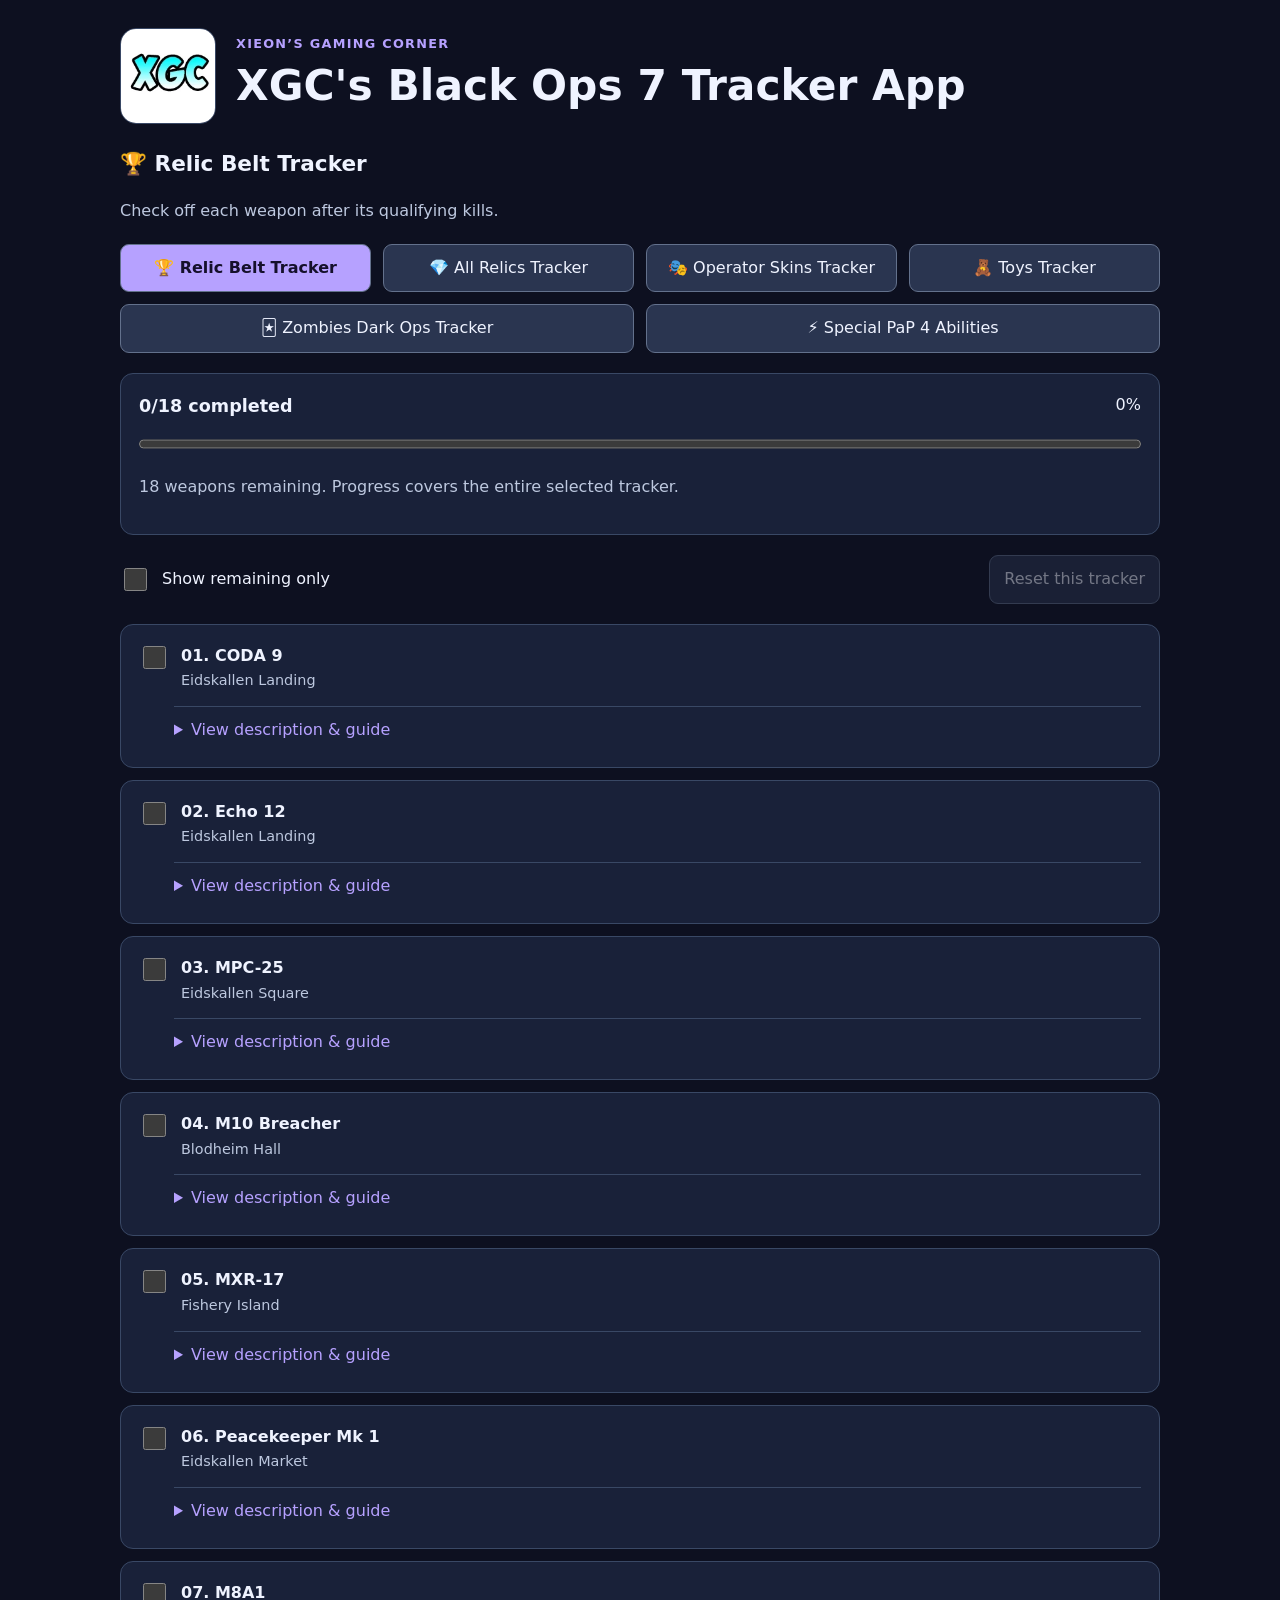
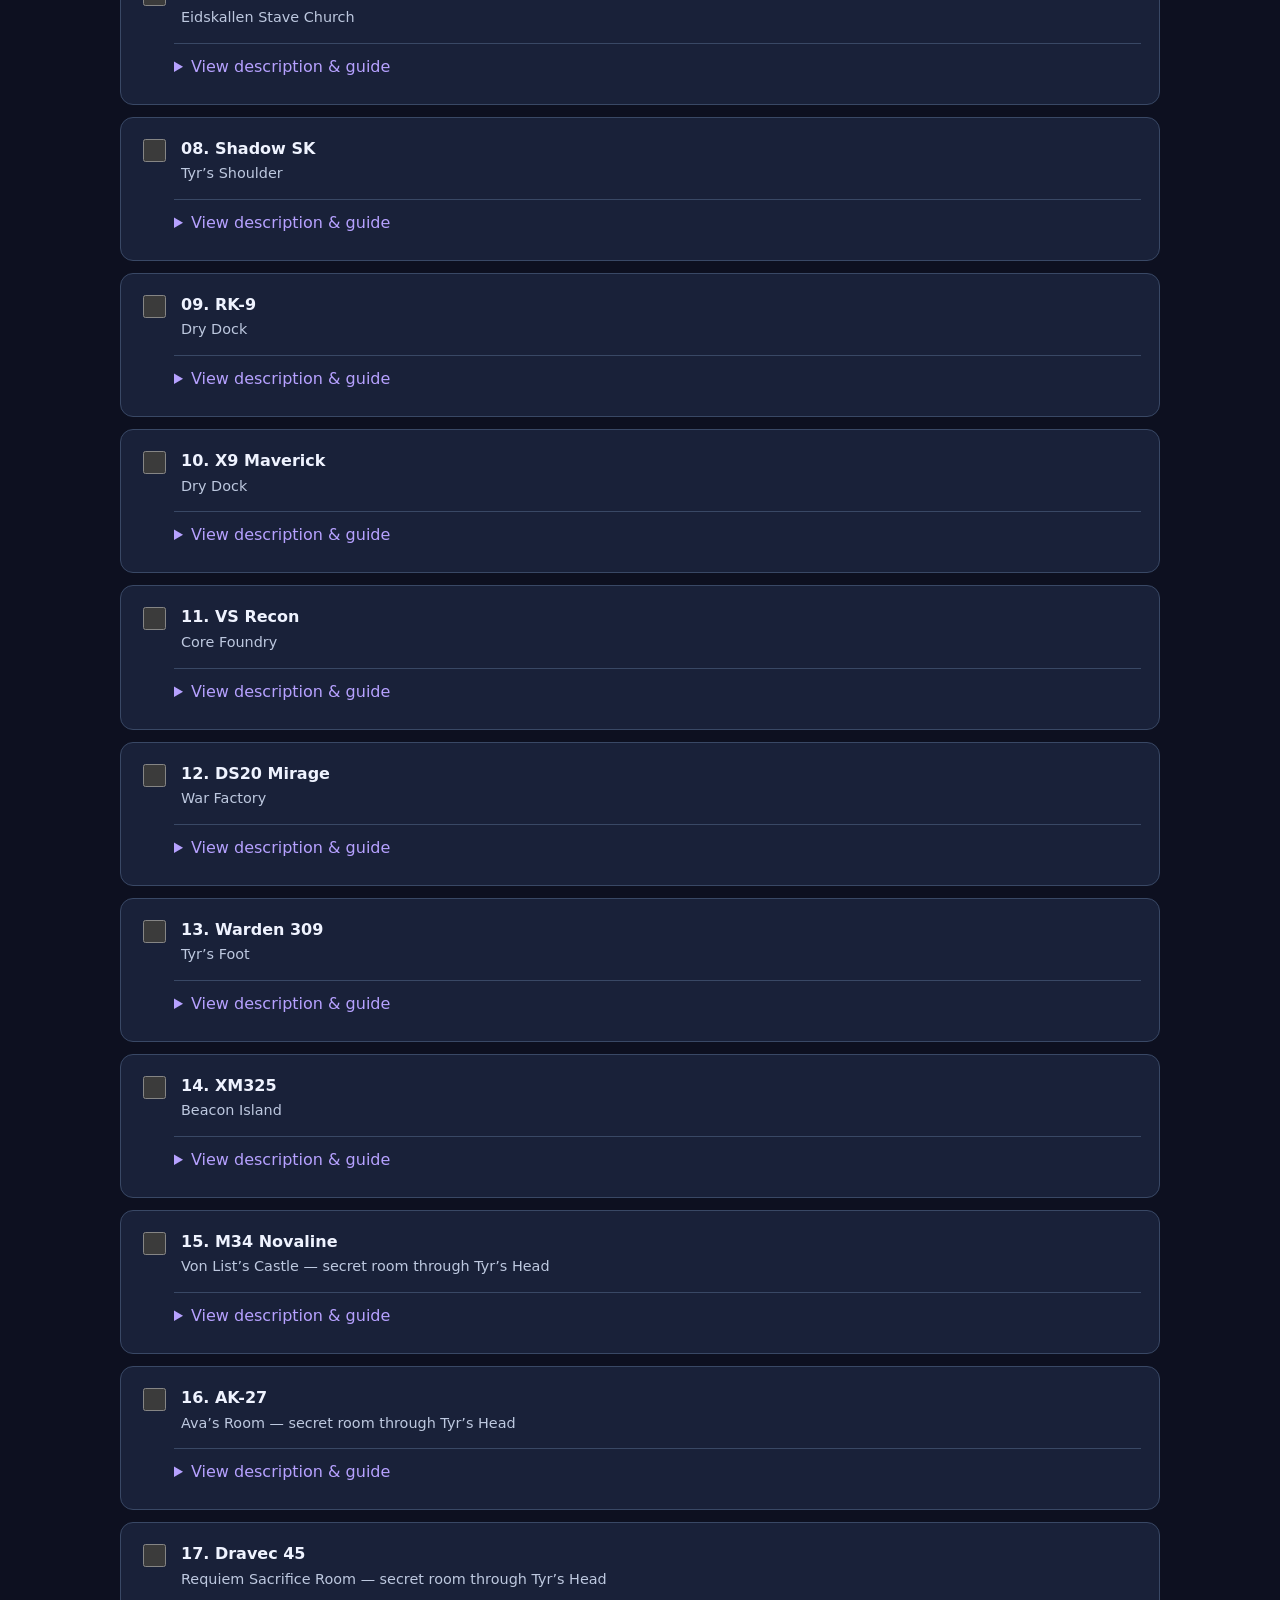
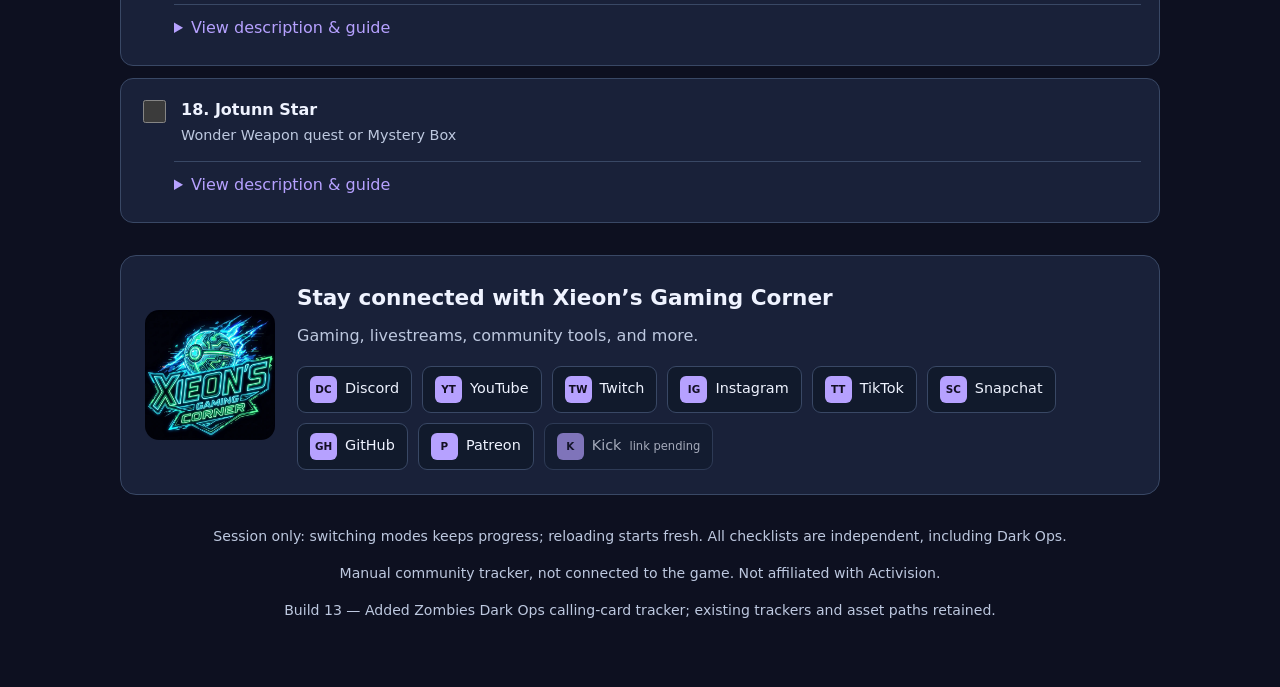
==== index (2).html @ cb21db79 "Add files via upload Signed-off-by: XieonGaming <2804280+Xieon@users.noreply.github.com>" ====
<!doctype html><html lang="en"><head><meta charset="utf-8"><meta name="viewport" content="width=device-width,initial-scale=1"><meta name="description" content="XGC Black Ops 7 trackers for relics, Wrestling Belt, operator skins and Prestige rewards."><title>XGC's Black Ops 7 Tracker App</title><link rel="icon" type="image/webp" href="./assets/branding/xgc-logo.webp"><style>*{box-sizing:border-box}:root{color-scheme:dark;--bg:#0d1020;--panel:#192139;--line:#394865;--text:#eff3ff;--muted:#bdc8df;--accent:#b6a1ff}body{margin:0;background:var(--bg);color:var(--text);font:16px/1.65 system-ui,sans-serif}main{max-width:1080px;margin:auto;padding:28px 20px 50px}.brand{color:var(--accent);font-weight:800;letter-spacing:.1em;font-size:.8rem}h1{font-size:clamp(1.8rem,5vw,2.7rem);line-height:1.2}p,li{color:var(--muted)}button,select{font:inherit;background:#2a3550;color:var(--text);border:1px solid #63718c;border-radius:9px;padding:10px 14px}button,summary{cursor:pointer}button[aria-pressed=true]{background:var(--accent);color:#15102b;font-weight:750}button:disabled{opacity:.45;cursor:default}nav,.toolbar{display:flex;gap:12px;flex-wrap:wrap;align-items:center;margin:20px 0}nav button{flex:1;min-width:210px}.summary,.item{background:var(--panel);border:1px solid var(--line);border-radius:13px;padding:18px}.summary-top{display:flex;justify-content:space-between;gap:14px}h2{font-size:1.1rem;margin:0}progress{width:100%;height:18px;accent-color:var(--accent);margin-top:14px}input[type=checkbox]{width:23px;height:23px;accent-color:var(--accent);flex-shrink:0}.filter,.item-label{display:flex;align-items:center;gap:12px}.item-label{align-items:flex-start;cursor:pointer;flex:1;min-width:0}.name{display:block;font-weight:750;overflow-wrap:anywhere}.subtitle{display:block;font-size:.9rem;color:var(--muted)}#items{display:grid;gap:12px}details{border-top:1px solid var(--line);margin:13px 0 0 35px;padding-top:10px}summary,a{color:var(--accent)}summary{min-height:32px}.done{border-color:#4d9278}.done .name{text-decoration:line-through;color:var(--muted)}h3{font-size:1rem;margin:20px 0 5px}.trial{border-left:3px solid var(--accent);padding:0 16px;margin:22px 0}.trial h3:first-child{padding-top:12px;font-size:1.2rem}.trial h4{margin:16px 0 4px;font-size:1rem}.trial p{margin:6px 0}li{margin:9px 0}.notice{border-left:3px solid #eac573;background:#25263a;padding:12px 16px}.uncertain{color:#f3d38d}.sources{font-size:.9rem}#reset{margin-left:auto}footer{margin-top:30px;font-size:.88rem;text-align:center}:focus-visible{outline:3px solid #f5cb74;outline-offset:4px}[hidden]{display:none!important}.complete .summary{border-color:#7be0b5}.item-head{display:flex;gap:14px;align-items:flex-start;min-width:0}.relic-art{display:block;flex:0 0 76px;width:76px;height:76px;object-fit:contain;padding:4px;border-radius:9px;background:#11192a}.tier-badge{display:flex;flex-direction:column;align-items:center;gap:3px;flex:0 0 76px;margin:0;font-size:.78rem;color:var(--muted);text-align:center}.portal-art{width:64px;height:64px;object-fit:contain;display:block}.item-label>span{min-width:0}.kind{display:inline-block;font-size:.78rem;border:1px solid var(--line);border-radius:6px;padding:1px 7px;margin-top:6px;color:var(--muted)}.select-filter{display:flex;align-items:center;gap:8px}select{max-width:100%}@media(max-width:550px){main{padding:20px 12px}details{margin-left:0}#reset{width:100%;margin:0}select{max-width:220px}.trial{padding-left:12px}.item-head{gap:8px}.relic-art{flex-basis:48px;width:48px;height:56px;padding:2px}.tier-badge{flex-basis:52px;font-size:.72rem}.portal-art{width:48px;height:48px}.item{padding:13px}}#app-title{font-size:clamp(1.7rem,4.7vw,2.65rem);line-height:1.2;margin:7px 0}#heading{font-size:1.35rem;margin:22px 0 8px}.app-branding{display:flex;gap:20px;align-items:center}.app-logo{width:96px;height:96px;object-fit:contain;flex-shrink:0;border-radius:16px;border:1px solid var(--line);background:var(--panel)}.app-branding>div{min-width:0}.app-branding .brand{margin:0}.community{margin-top:32px;padding:24px;border:1px solid var(--line);border-radius:16px;background:var(--panel);display:grid;grid-template-columns:130px minmax(0,1fr);gap:22px;align-items:center}.community-logo{width:130px;height:130px;object-fit:contain;border-radius:14px}.community h2{font-size:1.35rem}.community p{margin:8px 0 16px}.social-grid{display:flex;flex-wrap:wrap;gap:10px}.social-link,.social-pending{display:inline-flex;align-items:center;gap:8px;border:1px solid var(--line);border-radius:9px;padding:9px 12px;text-decoration:none;background:#111a2c;color:var(--text);font-size:.9rem}.social-link:hover{border-color:var(--accent);background:#24314c}.social-mark{display:inline-grid;place-items:center;border-radius:6px;min-width:27px;height:27px;padding:0 4px;font-size:.65rem;font-weight:850;background:var(--accent);color:#130f24}.social-pending{opacity:.65}.social-pending small{font-size:.72rem}@media(max-width:550px){.app-branding{gap:12px}.app-logo{width:64px;height:64px}.community{grid-template-columns:1fr;padding:18px}.community-logo{width:88px;height:88px}.social-link{flex:1;min-width:125px}.social-grid{gap:8px}}.king-video{margin:16px 0 22px;padding:20px;border:2px solid #eac573;border-radius:12px}.king-video h3{margin-top:0;font-size:1.15rem}.king-video .social-link{font-weight:750;border-color:#eac573}
</style></head><body><main><header><div class="app-branding"><img class="app-logo" src="./assets/branding/xgc-logo.webp" alt="Xieon's Gaming Corner logo" width="96" height="96"><div><p class="brand">XIEON’S GAMING CORNER</p><h1 id="app-title">XGC's Black Ops 7 Tracker App</h1></div></div><h2 id="heading">🏆 Relic Belt Tracker</h2><p id="intro">Check off each weapon after its qualifying kills.</p></header><nav aria-label="Tracker mode"><button type="button" id="belt-mode" aria-pressed="true">🏆 Relic Belt Tracker</button><button type="button" id="relics-mode" aria-pressed="false">💎 All Relics Tracker</button><button type="button" id="skins-mode" aria-pressed="false">🎭 Operator Skins Tracker</button><button type="button" id="toys-mode" aria-pressed="false">🧸 Toys Tracker</button><button type="button" id="darkops-mode" aria-pressed="false">🃏 Zombies Dark Ops Tracker</button><button type="button" id="pap-mode" aria-pressed="false">⚡ Special PaP 4 Abilities</button></nav><p id="load-error" class="notice" role="alert">The tracker has not initialized. Enable JavaScript if this remains visible.</p><section class="summary" aria-label="Progress"><div class="summary-top"><h2 id="progress-text" aria-live="polite">0/18 completed</h2><span id="percent">0%</span></div><progress id="progress" max="18" value="0" aria-label="Selected tracker completion"></progress><p id="status" role="status"></p></section><div class="toolbar"><label class="filter"><input type="checkbox" id="remaining"> Show remaining only</label><label id="map-control" class="select-filter" hidden>Map <select id="map"><option value="">All maps</option></select></label><label id="operator-control" class="select-filter" hidden>Operator <select id="operator"><option value="">All operators</option></select></label><label id="category-control" class="select-filter" hidden>Category <select id="category"><option value="">All categories</option></select></label><button type="button" id="reset">Reset this tracker</button></div><aside id="shared-note" class="notice" hidden><p>Check off a relic only after completing its trial and receiving the unlock. Opening its portal does not count as completion.</p><p>Follow on-screen instructions and timers. Enemy compositions vary. Recommendations are strategies, not extra requirements; unconfirmed details remain marked. Some portal puzzles need linked walkthroughs for exact locations or cues.</p></aside><aside id="skins-note" class="notice" hidden></aside><section id="items" aria-label="Checklist"></section><p id="empty" hidden>No entries match these filters.</p><noscript>Enable JavaScript to use this tracker.</noscript><section id="pap-panel" aria-label="Special Pack-a-Punch abilities" hidden><div class="toolbar"><button type="button" id="pap-show-all">Show all weapons</button><span id="pap-visible" aria-live="polite"></span></div><p class="notice">Cursed Mode · Tier 4 Pack-a-Punch. Tick “Hide weapon” to remove a weapon from this view. These are owner-supplied testing notes, not independently verified.</p><div id="pap-weapons" style="display:grid;gap:12px"></div><p id="pap-empty" hidden>All weapons are hidden. Use Show all weapons to restore them.</p></section><section id="darkops-panel" hidden aria-label="Zombies Dark Ops calling card tracker">
<p class="notice">Community checklist imported from the accompanying challenge list, not verified against your account. † marks provisional calling-card names. Chronomancer has conflicting requirements. The expired beta card is optional and excluded from active progress. No calling-card artwork is included.</p>
<div class="summary"><div class="summary-top"><h2 id="darkops-progress" aria-live="polite"></h2><span id="darkops-percent"></span></div><progress id="darkops-bar" max="44" value="0" aria-label="Dark Ops active checklist completion"></progress><p id="darkops-master"></p></div>
<div class="toolbar"><label class="select-filter">Map / mode <select id="darkops-group"><option value="">All maps / modes</option></select></label><label class="filter"><input id="darkops-remaining" type="checkbox">Show remaining only</label><label class="filter"><input id="darkops-beta" type="checkbox">Include expired beta</label><button id="darkops-reset" type="button">Reset Dark Ops</button></div>
<div id="darkops-items" style="display:grid;gap:12px"></div><p id="darkops-empty" hidden>No entries match these filters.</p>
<p class="sources">Challenge references: <a href="https://www.zombiescodex.com/reference/dark-ops-challenges/" target="_blank" rel="noopener noreferrer">Zombies Codex</a> · <a href="https://www.windowscentral.com/gaming/here-are-all-of-the-call-of-duty-black-ops-7-dark-ops-challenges-and-the-rewards-you-can-get" target="_blank" rel="noopener noreferrer">Windows Central</a> · <a href="https://www.pcgamesn.com/call-of-duty-black-ops-7/dark-ops-challenges" target="_blank" rel="noopener noreferrer">PCGamesN</a></p></section><section class="community" aria-labelledby="community-title"><img class="community-logo" src="./assets/branding/xgc-community.webp" alt="XGC community artwork" width="130" height="130" loading="lazy"><div><h2 id="community-title">Stay connected with Xieon’s Gaming Corner</h2><p>Gaming, livestreams, community tools, and more.</p><div class="social-grid"><a class="social-link" href="https://discord.gg/Xieon" target="_blank" rel="noopener noreferrer"><span class="social-mark" aria-hidden="true">DC</span>Discord</a><a class="social-link" href="https://youtube.com/@XieonsGamingCorner" target="_blank" rel="noopener noreferrer"><span class="social-mark" aria-hidden="true">YT</span>YouTube</a><a class="social-link" href="https://twitch.tv/Xieon" target="_blank" rel="noopener noreferrer"><span class="social-mark" aria-hidden="true">TW</span>Twitch</a><a class="social-link" href="https://instagram.com/XieonsGamingCorner" target="_blank" rel="noopener noreferrer"><span class="social-mark" aria-hidden="true">IG</span>Instagram</a><a class="social-link" href="https://www.tiktok.com/@xieon_xgc" target="_blank" rel="noopener noreferrer"><span class="social-mark" aria-hidden="true">TT</span>TikTok</a><a class="social-link" href="https://www.snapchat.com/@xieon_gaming" target="_blank" rel="noopener noreferrer"><span class="social-mark" aria-hidden="true">SC</span>Snapchat</a><a class="social-link" href="https://github.com/Xieons-Gaming-Corner" target="_blank" rel="noopener noreferrer"><span class="social-mark" aria-hidden="true">GH</span>GitHub</a><a class="social-link" href="https://www.patreon.com/cw/XieonsGamingCorner" target="_blank" rel="noopener noreferrer"><span class="social-mark" aria-hidden="true">P</span>Patreon</a><span class="social-pending"><span class="social-mark" aria-hidden="true">K</span>Kick <small>link pending</small></span></div></div></section><footer><p>Session only: switching modes keeps progress; reloading starts fresh. All checklists are independent, including Dark Ops.</p><p>Manual community tracker, not connected to the game. Not affiliated with Activision.</p><p>Build 13 — Added Zombies Dark Ops calling-card tracker; existing trackers and asset paths retained.</p></footer></main><script>(()=>{'use strict';
const WEAPONS=[["CODA 9", "Eidskallen Landing"], ["Echo 12", "Eidskallen Landing"], ["MPC-25", "Eidskallen Square"], ["M10 Breacher", "Blodheim Hall"], ["MXR-17", "Fishery Island"], ["Peacekeeper Mk 1", "Eidskallen Market"], ["M8A1", "Eidskallen Stave Church"], ["Shadow SK", "Tyr’s Shoulder"], ["RK-9", "Dry Dock"], ["X9 Maverick", "Dry Dock"], ["VS Recon", "Core Foundry"], ["DS20 Mirage", "War Factory"], ["Warden 309", "Tyr’s Foot"], ["XM325", "Beacon Island"], ["M34 Novaline", "Von List’s Castle — secret room through Tyr’s Head"], ["AK-27", "Ava’s Room — secret room through Tyr’s Head"], ["Dravec 45", "Requiem Sacrifice Room — secret room through Tyr’s Head"], ["Jotunn Star", "Wonder Weapon quest or Mystery Box"]],RELICS=[{"id": "relic-0", "name": "Lawyer’s Pen", "map": "Ashes of the Damned", "tier": "Grim", "effect": "Shock Mimic props appear around the map.", "portal": ["Reach round 20.", "Light red candles in the fog cabin, Ashwood Jugger-Nog room, and farm house with Napalm Burst or Molotovs.", "Find the portal near the barn."], "objective": "Complete four waves of Shock Mimics, including HVTs.", "modifier": "Shock Mimics replace normal opposition.", "preparation": "Bring an upgraded single-target weapon and full ammunition.", "strategy": ["Avoid grabs and preserve an escape route.", "Separate HVT Mimics rather than letting several surround you."], "notes": "Electrical bursts can destroy equipment; do not rely on deployed equipment alone.", "sources": [["Relic wiki", "https://callofduty.fandom.com/wiki/Relic"], ["Community trial guide", "https://www.reddit.com/r/CODZombies/comments/1th5arj/complete_bo7_cursed_relics_solo_guide_no_bs/"], ["Unlock walkthroughs", "https://gamerant.com/black-ops-7-zombies-all-relics-effects-locations/"]]}, {"id": "relic-1", "name": "Dragon Wings", "map": "Ashes of the Damned", "tier": "Grim", "effect": "Normal power-up drops are disabled.", "portal": ["Reach round 20.", "Take the Vandorn Farm jump pad toward Janus Towers.", "Shoot three purple portals during the jump."], "objective": "Complete four waves.", "modifier": "Power-up pickups damage you and do not activate.", "preparation": "Refill ammunition and armor; do not rely on Max Ammo.", "strategy": ["Fight in open space and track power-up drops.", "Route around drops during retreats."], "notes": "Documented ordinary waves: first and third; HVT encounters: second and fourth. Treat every power-up as a hazard.", "sources": [["Relic wiki", "https://callofduty.fandom.com/wiki/Relic"], ["Community trial guide", "https://www.reddit.com/r/CODZombies/comments/1th5arj/complete_bo7_cursed_relics_solo_guide_no_bs/"], ["Unlock walkthroughs", "https://gamerant.com/black-ops-7-zombies-all-relics-effects-locations/"]]}, {"id": "relic-2", "name": "Teddy Bear", "map": "Ashes of the Damned", "tier": "Grim", "effect": "Round delays are reduced.", "portal": ["Equip Aether Shroud and obtain the Necrofluid Gauntlet.", "Shoot ten hidden Mister Peeks parts while using Aether Shroud; the Exit 115 part requires round 20.", "Consult the linked walkthrough for all part locations."], "objective": "Complete four combat waves.", "modifier": "Each shot costs 100 Essence.", "preparation": "Bring a substantial Essence reserve and an efficient upgraded weapon.", "strategy": ["Prioritize accurate shots instead of spraying.", "Group enemies before attacks that hit several targets."], "notes": "Rapid fire drains Essence quickly. Unverified: behavior at zero Essence; do not assume free firing or automatic failure.", "sources": [["Relic wiki", "https://callofduty.fandom.com/wiki/Relic"], ["Community trial guide", "https://www.reddit.com/r/CODZombies/comments/1th5arj/complete_bo7_cursed_relics_solo_guide_no_bs/"], ["Unlock walkthroughs", "https://gamerant.com/black-ops-7-zombies-all-relics-effects-locations/"]]}, {"id": "relic-3", "name": "Vril Sphere", "map": "Ashes of the Damned", "tier": "Sinister", "effect": "You can carry only four perks.", "portal": ["Start at Tier I or higher and reach round 40.", "Kill a Doppelghast with a jump pad.", "Find the Zarya Cosmodrome portal."], "objective": "Complete five waves, including HVTs.", "modifier": "Purchases are disabled.", "preparation": "Buy upgrades, ammunition, armor, equipment and scorestreaks before entry.", "strategy": ["Use regular weapons for routine enemies.", "Save limited-use tools for HVTs."], "notes": "The detailed wiki states no purchases; an older summary describes the restriction less consistently. Do not label this simply a no-perks trial.", "sources": [["Relic wiki", "https://callofduty.fandom.com/wiki/Relic"], ["Community trial guide", "https://www.reddit.com/r/CODZombies/comments/1th5arj/complete_bo7_cursed_relics_solo_guide_no_bs/"], ["Unlock walkthroughs", "https://gamerant.com/black-ops-7-zombies-all-relics-effects-locations/"]]}, {"id": "relic-4", "name": "Samantha’s Drawing", "map": "Ashes of the Damned", "tier": "Sinister", "effect": "Weapons change each round, retaining upgrades.", "portal": ["Start at Tier I or higher.", "Feed Chompy weapons of every rarity from Common to Legendary.", "At round 40 or later, feed Chompy a Ray Gun."], "objective": "Complete five waves of zombies and HVTs.", "modifier": "Ammo caches and Max Ammo power-ups are disabled.", "preparation": "Fill ammunition reserves and bring multiple damage options.", "strategy": ["Use efficient attacks for regular enemies.", "Save high-damage ammunition for HVTs and valid damage windows."], "notes": "Do not rely on buying ammo or Max Ammo. Unverified: which ammunition GobbleGums bypass the restriction, if any.", "sources": [["Relic wiki", "https://callofduty.fandom.com/wiki/Relic"], ["Community trial guide", "https://www.reddit.com/r/CODZombies/comments/1th5arj/complete_bo7_cursed_relics_solo_guide_no_bs/"], ["Unlock walkthroughs", "https://gamerant.com/black-ops-7-zombies-all-relics-effects-locations/"]]}, {"id": "relic-5", "name": "Focusing Stone", "map": "Ashes of the Damned", "tier": "Sinister", "effect": "Self-Revive Kits are disabled.", "portal": ["Start at Tier I or higher and reach round 40.", "Melee-kill a Zursa for a wine bottle and earn a Legendary T.E.D.D. Task reward.", "Observe and repeat the bottle sequence at the Blackwater Lake cabin.", "See the linked guide for setup and sequence cues."], "objective": "Complete the trial after temporarily surrendering Essence.", "modifier": "Existing Essence is taken away; you can earn new Essence in combat.", "preparation": "Purchase essential upgrades and supplies before entry.", "strategy": ["Begin with owned equipment.", "Use newly earned Essence for available purchases."], "notes": "Surrendered Essence reportedly returns after success. Unverified: wave count.", "sources": [["Relic wiki", "https://callofduty.fandom.com/wiki/Relic"], ["Community trial guide", "https://www.reddit.com/r/CODZombies/comments/1th5arj/complete_bo7_cursed_relics_solo_guide_no_bs/"], ["Unlock walkthroughs", "https://gamerant.com/black-ops-7-zombies-all-relics-effects-locations/"]]}, {"id": "relic-6", "name": "Bus", "map": "Ashes of the Damned", "tier": "Wicked", "effect": "Enemies regenerate health.", "portal": ["Start at Tier II or higher and reach round 60.", "Complete a full round using traps without firing or meleeing."], "objective": "Use zombies to kill other zombies.", "modifier": "Direct player damage cannot eliminate enemies; zombie-on-zombie damage is required.", "preparation": "Equip Brain Rot and a suitable weapon.", "strategy": ["Convert a zombie and bring targets within its reach.", "Keep a manageable group without trapping yourself."], "notes": "Firing applies Brain Rot, not a bypass for direct kills. Unverified: wave count and HVT conversion interactions.", "sources": [["Relic wiki", "https://callofduty.fandom.com/wiki/Relic"], ["Community trial guide", "https://www.reddit.com/r/CODZombies/comments/1th5arj/complete_bo7_cursed_relics_solo_guide_no_bs/"], ["Unlock walkthroughs", "https://gamerant.com/black-ops-7-zombies-all-relics-effects-locations/"]]}, {"id": "relic-7", "name": "Dragon", "map": "Ashes of the Damned", "tier": "Wicked", "effect": "Ammo caches are disabled.", "portal": ["Start at Tier II or higher.", "Complete the main quest at round 60 or above.", "Find the Blackwater Lake portal."], "objective": "Clear the trial using explosive damage.", "modifier": "Only explosives kill enemies; Necrofluid Gauntlet explosive attacks are documented as valid.", "preparation": "Bring upgraded explosives, ammunition, and protection against self-inflicted explosions where available.", "strategy": ["Group targets before firing.", "Save ammunition for tougher targets."], "notes": "Upgraded conventional bullets do not bypass the rule. Unverified: wave count.", "sources": [["Relic wiki", "https://callofduty.fandom.com/wiki/Relic"], ["Community trial guide", "https://www.reddit.com/r/CODZombies/comments/1th5arj/complete_bo7_cursed_relics_solo_guide_no_bs/"], ["Unlock walkthroughs", "https://gamerant.com/black-ops-7-zombies-all-relics-effects-locations/"]]}, {"id": "relic-8", "name": "Blood Vials", "map": "Ashes of the Damned", "tier": "Wicked", "effect": "Augments are disabled.", "portal": ["Start at Tier II or higher.", "Answer the red telephone five times at ten-round intervals in one run.", "First eligible ring is disputed; listen from round 10 onward."], "objective": "Clear the combat trial with reduced damage.", "modifier": "Player damage is halved.", "preparation": "Upgrade weapons and stock ammunition for longer fights.", "strategy": ["Aim for weak points.", "Finish dangerous targets before spreading damage."], "notes": "Expect longer kill times and keep more distance. Unverified: wave count.", "sources": [["Relic wiki", "https://callofduty.fandom.com/wiki/Relic"], ["Community trial guide", "https://www.reddit.com/r/CODZombies/comments/1th5arj/complete_bo7_cursed_relics_solo_guide_no_bs/"], ["Unlock walkthroughs", "https://gamerant.com/black-ops-7-zombies-all-relics-effects-locations/"]]}, {"id": "relic-9", "name": "Gong", "map": "Astra Malorum", "tier": "Grim", "effect": "Field Upgrade begins charged but recharges only through Full Power.", "portal": ["Reach round 20 with Tesla Storm and Dead Wire.", "Lead the lightning-rod zombie to the three lightbulb doorways.", "Apply Dead Wire and Tesla Storm at each; consult references for doorway positions."], "objective": "Complete four waves of zombies and HVTs.", "modifier": "Only electrical damage works; the wiki reports weapons equipped with Dead Wire qualify.", "preparation": "Equip Dead Wire and have Tesla Storm available.", "strategy": ["Use an electrically qualified weapon for dependable damage.", "Do not rely solely on Field Upgrade uptime."], "notes": "Do not enter with only a non-electrical upgraded weapon.", "sources": [["Relic wiki", "https://callofduty.fandom.com/wiki/Relic"], ["Community trial guide", "https://www.reddit.com/r/CODZombies/comments/1th5arj/complete_bo7_cursed_relics_solo_guide_no_bs/"], ["Unlock walkthroughs", "https://gamerant.com/black-ops-7-zombies-all-relics-effects-locations/"]]}, {"id": "relic-10", "name": "Seed", "map": "Astra Malorum", "tier": "Grim", "effect": "Mystery Box is disabled.", "portal": ["At round 20, find the Common pistol at a possible spawn.", "Kill a number of zombies equal to the current round with it during that round.", "Consult references for six possible pistol spawns."], "objective": "Complete four waves with the supplied Pack-a-Punch I pistol.", "modifier": "You are restricted to the pistol; its Pack-a-Punch level cannot be increased.", "preparation": "Prepare to use a pistol instead of your usual primary.", "strategy": ["Aim for weak points and keep distance from Mimics.", "Avoid emptying a magazine while cornered."], "notes": "Documented ordinary/Mimic waves: first and third; HVT Mimics: second and fourth. Pistol rarity can reportedly still be raised at the Arsenal.", "sources": [["Relic wiki", "https://callofduty.fandom.com/wiki/Relic"], ["Community trial guide", "https://www.reddit.com/r/CODZombies/comments/1th5arj/complete_bo7_cursed_relics_solo_guide_no_bs/"], ["Unlock walkthroughs", "https://gamerant.com/black-ops-7-zombies-all-relics-effects-locations/"]]}, {"id": "relic-11", "name": "Spider Fang", "map": "Astra Malorum", "tier": "Sinister", "effect": "Perk prices do not decrease.", "portal": ["Start at Tier I or higher and reach round 40.", "Have Wisp Tea actively targeting O.S.C.A.R.", "Deliver the finishing melee hit and find the Library portal."], "objective": "Complete five waves without perks.", "modifier": "Perks are disabled or removed; other utilities remain available.", "preparation": "Bring upgraded weapons and equipment; do not rely on perk-based health, movement, reload speed or explosive protection.", "strategy": ["Keep escape routes open.", "The wiki recommends Apogee Annihilator for tougher targets."], "notes": "Reported enemies include Mimics, Uber Klaus and O.S.C.A.R., including HVTs. Compositions may vary; usual perk survivability does not apply.", "sources": [["Relic wiki", "https://callofduty.fandom.com/wiki/Relic"], ["Community trial guide", "https://www.reddit.com/r/CODZombies/comments/1th5arj/complete_bo7_cursed_relics_solo_guide_no_bs/"], ["Unlock walkthroughs", "https://gamerant.com/black-ops-7-zombies-all-relics-effects-locations/"]]}, {"id": "relic-12", "name": "Matryoshka Doll", "map": "Astra Malorum", "tier": "Sinister", "effect": "Salvage drops are reduced.", "portal": ["Start at Tier I or higher and reach round 40.", "Go to Mars and use C4 at meat pieces around the central circle.", "Earn explosive kills; see the reference for placements."], "objective": "Eliminate enemies using Field Upgrade damage.", "modifier": "Ordinary weapon damage does not satisfy the restriction.", "preparation": "Choose a damaging Field Upgrade and enter charged.", "strategy": ["Group enemies before activation to maximize qualifying kills."], "notes": "Utility-only upgrades may leave no practical killing method. Unverified: wave count, charge supply and qualifying upgrades/secondary damage interactions.", "sources": [["Relic wiki", "https://callofduty.fandom.com/wiki/Relic"], ["Community trial guide", "https://www.reddit.com/r/CODZombies/comments/1th5arj/complete_bo7_cursed_relics_solo_guide_no_bs/"], ["Unlock walkthroughs", "https://gamerant.com/black-ops-7-zombies-all-relics-effects-locations/"]]}, {"id": "relic-13", "name": "Golden Spork", "map": "Astra Malorum", "tier": "Wicked", "effect": "Enemies deal double damage.", "portal": ["Start at Tier II or higher and reach round 60.", "Gather zombies at the Machina Astralis ritual circle.", "Use the Mangler Cannon through the Mars portal to kill at least ten zombies."], "objective": "Clear the trial while hip-firing.", "modifier": "Enemies take qualifying damage only while you fire from the hip.", "preparation": "Bring a weapon controllable and effective without aiming down sights.", "strategy": ["Keep useful hip-fire range and room to retreat."], "notes": "Do not reflexively aim down sights at HVTs. Unverified: wave count and non-firearm damage interactions.", "sources": [["Relic wiki", "https://callofduty.fandom.com/wiki/Relic"], ["Community trial guide", "https://www.reddit.com/r/CODZombies/comments/1th5arj/complete_bo7_cursed_relics_solo_guide_no_bs/"], ["Unlock walkthroughs", "https://gamerant.com/black-ops-7-zombies-all-relics-effects-locations/"]]}, {"id": "relic-14", "name": "Civil Protector Head", "map": "Astra Malorum", "tier": "Wicked", "effect": "You lose a perk every 100 kills.", "portal": ["Start at Tier II or higher and reach round 60.", "Use Energy Mine at Ol’ Tessie to reveal the light sequence.", "Use PhD Flopper beneath Museum chandeliers in that order.", "See the reference for sequence cues."], "objective": "Complete six waves of zombies and HVTs.", "modifier": "Zombies sprint at maximum speed.", "preparation": "Bring crowd control, upgraded weapons and emergency escape support.", "strategy": ["Follow a planned route and clear space ahead before turning to fire.", "Control crowds before being surrounded."], "notes": "Slow training patterns are less forgiving; treat every spawn as an immediate threat.", "sources": [["Relic wiki", "https://callofduty.fandom.com/wiki/Relic"], ["Community trial guide", "https://www.reddit.com/r/CODZombies/comments/1th5arj/complete_bo7_cursed_relics_solo_guide_no_bs/"], ["Unlock walkthroughs", "https://gamerant.com/black-ops-7-zombies-all-relics-effects-locations/"]]}, {"id": "relic-15", "name": "Rocket", "map": "Paradox Junction", "tier": "Grim", "effect": "Scorestreaks are disabled.", "portal": ["Brain Rot and pet a friendly Rad-Hound on normal Nuketown.", "Also pet a friendly sentry D.A.W.G. on destroyed Nuketown; perform the round-gated interaction after round 20."], "objective": "Exploit elemental weaknesses to eliminate enemies.", "modifier": "Only the element an enemy is weak against deals qualifying damage.", "preparation": "Arrange multiple elemental damage types.", "strategy": ["Identify the target, apply the matching element and confirm damage."], "notes": "One powerful element cannot replace required matchups. Unverified: wave count, complete elemental matchup table and alternate elemental damage interactions.", "sources": [["Relic wiki", "https://callofduty.fandom.com/wiki/Relic"], ["Community trial guide", "https://www.reddit.com/r/CODZombies/comments/1th5arj/complete_bo7_cursed_relics_solo_guide_no_bs/"], ["Unlock walkthroughs", "https://gamerant.com/black-ops-7-zombies-all-relics-effects-locations/"]]}, {"id": "relic-16", "name": "Summoning Key", "map": "Paradox Junction", "tier": "Sinister", "effect": "Zombies explode on death, damaging nearby players.", "portal": ["Start at Tier I or higher.", "Use a grenade at the Green House chimney for the collar and Brain Rot a Rad-Hound for the tennis ball.", "At round 40 or later, down yourself in the Green House backyard for the grave interaction. Arrange revival support first."], "objective": "Kill required enemies before the timer expires.", "modifier": "Timed elimination rather than unrestricted survival.", "preparation": "Bring full ammunition and burst damage for high-health targets.", "strategy": ["Watch the timer.", "Avoid leaving difficult targets until the final seconds."], "notes": "Failure: required enemies remain when time expires. Unverified: exact timers, wave count and fixed composition.", "sources": [["Relic wiki", "https://callofduty.fandom.com/wiki/Relic"], ["Community trial guide", "https://www.reddit.com/r/CODZombies/comments/1th5arj/complete_bo7_cursed_relics_solo_guide_no_bs/"], ["Unlock walkthroughs", "https://gamerant.com/black-ops-7-zombies-all-relics-effects-locations/"]]}, {"id": "relic-17", "name": "Mangler Helmet", "map": "Paradox Junction", "tier": "Wicked", "effect": "Arsenal is disabled.", "portal": ["Start at Tier II or higher with the Mister Peeks Field Upgrade.", "Use it at Mystery Boxes in both Nuketown versions to take figures.", "Place figures on the Yellow House mailbox.", "At round 60, melee the red-mouth Shock Mimic."], "objective": "Survive six waves.", "modifier": "Reduced health and no armor.", "preparation": "Bring upgraded weapons, crowd control and escape support. The community guide recommends Ray Gun Mark II or Sundergat.", "strategy": ["Fight at range and reposition early.", "Control enemies before contact."], "notes": "Do not rely on taking a hit to push through a group. Unverified: exact health cap and dependable wave composition.", "sources": [["Relic wiki", "https://callofduty.fandom.com/wiki/Relic"], ["Community trial guide", "https://www.reddit.com/r/CODZombies/comments/1th5arj/complete_bo7_cursed_relics_solo_guide_no_bs/"], ["Unlock walkthroughs", "https://gamerant.com/black-ops-7-zombies-all-relics-effects-locations/"]]}, {"id": "relic-18", "name": "Power Switch", "map": "Totenreich", "tier": "Grim", "effect": "Equipment randomizes each round.", "portal": ["Count deer heads at four statues.", "Throw Combat Axes at matching pelts in Blodheim Hall from lowest count to highest."], "objective": "Eliminate enemies with traps.", "modifier": "Only trap kills count.", "preparation": "Learn a safe trap route and reserve activation resources.", "strategy": ["Group targets and lead them through an active trap.", "Reposition during cooldowns."], "notes": "Weapons do not replace trap kills. Unverified: wave count and environmental damage exceptions.", "sources": [["Relic wiki", "https://callofduty.fandom.com/wiki/Relic"], ["Community trial guide", "https://www.reddit.com/r/CODZombies/comments/1th5arj/complete_bo7_cursed_relics_solo_guide_no_bs/"], ["Unlock walkthroughs", "https://gamerant.com/black-ops-7-zombies-all-relics-effects-locations/"]]}, {"id": "relic-19", "name": "Wrestling Belt", "map": "Totenreich", "tier": "Grim", "effect": "Weapon wall-buys randomize each round.", "portal": ["Pick up the lighthouse Mister Peeks magazine BEFORE collecting Jotunn Star.", "Buy all 17 wall weapons from their wall-buys and earn 50 qualifying kills with each.", "Earn 50 Jotunn Star kills; use the Belt Tracker for all 18 requirements.", "After Mister Peeks laughs, find the portal near Eidskallen Square Arsenal."], "objective": "Complete four waves including HVTs.", "modifier": "All weapons are removed at the end of each wave.", "preparation": "Reserve plenty of Essence for repeated weapon purchases and upgrades.", "strategy": ["Clear the opening wave.", "Obtain replacement weapons after yours disappear.", "Upgrade the replacement loadout as needed.", "Repeat until all four waves are complete."], "notes": "Do not spend the entire reserve on your opening loadout; several replacements must be funded.", "sources": [["Wrestling Belt trial", "https://codzombiessolver.com/cursed/wrestlers-belt"], ["Relic wiki", "https://callofduty.fandom.com/wiki/Relic"], ["Community trial guide", "https://www.reddit.com/r/CODZombies/comments/1th5arj/complete_bo7_cursed_relics_solo_guide_no_bs/"], ["Unlock walkthroughs", "https://gamerant.com/black-ops-7-zombies-all-relics-effects-locations/"]]}, {"id": "relic-20", "name": "Stuffed Elephant", "map": "Totenreich", "tier": "Sinister", "effect": "Health regeneration takes longer to begin.", "portal": ["Start at Tier I or higher.", "Reach round 40 without perks.", "Find the portal behind Jugger-Nog on Fishery Island."], "objective": "Find cursed eggs and kill the HVT before time expires.", "modifier": "Timed search-and-kill challenge.", "preparation": "Learn the area and bring strong HVT damage.", "strategy": ["Search immediately and complete the egg objective.", "Leave time for the HVT; avoid incidental fights unless they obstruct progress."], "notes": "Failure: timer expires before objectives are met. Unverified: egg count, timer, spawn pool and number of stages.", "sources": [["Relic wiki", "https://callofduty.fandom.com/wiki/Relic"], ["Community trial guide", "https://www.reddit.com/r/CODZombies/comments/1th5arj/complete_bo7_cursed_relics_solo_guide_no_bs/"], ["Unlock walkthroughs", "https://gamerant.com/black-ops-7-zombies-all-relics-effects-locations/"]]}, {"id": "relic-21", "name": "Dancing Arnie", "map": "Totenreich", "tier": "Sinister", "effect": "Perk machines dispense random perks.", "portal": ["Start at Tier I or higher.", "Complete the Blodheim Hall pot quest with pot, beer, Chilly Chunks, lobster and special-round fish.", "Feed Mister Peeks souls using Jotunn Star.", "Soul count is disputed; follow the completion cue. See references for ingredients."], "objective": "Clear enemies using melee.", "modifier": "Only melee kills satisfy the challenge.", "preparation": "Upgrade melee and prepare a way to create space.", "strategy": ["Keep enemies in front and attack at reach limits.", "Break contact when the group becomes dense."], "notes": "Do not assume Jotunn Star ranged attacks qualify. Unverified: wave count and qualifying special melee attacks.", "sources": [["Relic wiki", "https://callofduty.fandom.com/wiki/Relic"], ["Community trial guide", "https://www.reddit.com/r/CODZombies/comments/1th5arj/complete_bo7_cursed_relics_solo_guide_no_bs/"], ["Unlock walkthroughs", "https://gamerant.com/black-ops-7-zombies-all-relics-effects-locations/"]]}, {"id": "relic-22", "name": "Agarthan Device", "map": "Totenreich", "tier": "Wicked", "effect": "Zombie types randomize each round.", "portal": ["Start at Tier II or higher as Richtofen.", "Collect plushie, helmet and radio through Tyr’s Head secret rooms and Group 935 lab.", "Place items at the throne and progress Echoes of the Damned.", "Use reference for the character-specific quest."], "objective": "Eliminate enemies indoors.", "modifier": "Enemies can only be killed inside.", "preparation": "Choose a room with manageable entrances and an escape route.", "strategy": ["Let targets enter before attacking.", "Cover the approach without admitting the whole group."], "notes": "Unverified: whether the indoor check applies to player, enemy or both; keep both indoors until confirmed. Wave count and exact boundaries also unverified.", "sources": [["Relic wiki", "https://callofduty.fandom.com/wiki/Relic"], ["Community trial guide", "https://www.reddit.com/r/CODZombies/comments/1th5arj/complete_bo7_cursed_relics_solo_guide_no_bs/"], ["Unlock walkthroughs", "https://gamerant.com/black-ops-7-zombies-all-relics-effects-locations/"]]}, {"id": "relic-23", "name": "Music Box", "map": "Totenreich", "tier": "Wicked", "effect": "Only critical hits damage enemies.", "portal": ["Start at Tier II or higher and reach round 60.", "Earn five sniper-rifle critical kills from the Tyr’s Head bay window.", "Find the Dry Dock portal."], "objective": "Activate and survive six successive holdouts.", "modifier": "Follow the purple beam, activate Mister Peeks and survive restricted-area lockdowns.", "preparation": "Bring crowd control, close-range damage and multi-location supplies.", "strategy": ["Locate the next purple beam immediately after a holdout.", "Move first; reorganize when safe, not during the transition."], "notes": "The guide gives 30 seconds to activate the next holdout; missing it starts damaging you, not explicitly instant failure. Later stages include Necropincers and smaller safe areas. Unverified: full ordered route.", "sources": [["Music Box holdouts", "https://www.codzombiesguides.com/relics/black-ops-7/music-box"], ["Relic wiki", "https://callofduty.fandom.com/wiki/Relic"], ["Community trial guide", "https://www.reddit.com/r/CODZombies/comments/1th5arj/complete_bo7_cursed_relics_solo_guide_no_bs/"], ["Unlock walkthroughs", "https://gamerant.com/black-ops-7-zombies-all-relics-effects-locations/"]]}, {"id": "relic-24", "name": "Gramophone", "map": "Kowakujo", "tier": "Grim", "effect": "Bullets deal more damage but consume two rounds per shot.", "portal": ["Find drumsticks in Gatehouse cells and upstairs Workshop.", "Repeat the demonstrated pattern on Kitchens drums."], "objective": "Complete four waves using sniper-rifle damage.", "modifier": "Only sniper rifles damage enemies.", "preparation": "Buy and upgrade XR-3 Ion near Pack-a-Punch; Pack-a-Punch III is recommended, not required for entry.", "strategy": ["Use Maneki-Bomb bubbles for safe firing positions.", "Aim accurately and reposition when protection ends."], "notes": "Documented ordinary waves first/third; HVT Oni second/fourth. Film Reel, not this trial, is scorestreak-only.", "sources": [["Kowakujo trial walkthrough", "https://www.youtube.com/watch?v=soKyttl9JoU"], ["Relic wiki", "https://callofduty.fandom.com/wiki/Relic"], ["Community trial guide", "https://www.reddit.com/r/CODZombies/comments/1th5arj/complete_bo7_cursed_relics_solo_guide_no_bs/"], ["Unlock walkthroughs", "https://gamerant.com/black-ops-7-zombies-all-relics-effects-locations/"]]}, {"id": "relic-25", "name": "Druid Stone", "map": "Kowakujo", "tier": "Grim", "effect": "No bleed-out timer; Self-Revive Kits revive instantly.", "portal": ["Reach round 20 without health damage.", "Find the portal near Wisp Tea in Flower Garden."], "objective": "Complete four waves while maintaining overheal.", "modifier": "Damage qualifies only while you are overhealed.", "preparation": "Bring Nekomancer and upgraded Maneki-Bombs; obtain cherry blossom overheal before entry.", "strategy": ["Melee a cherry blossom tree.", "Stay beneath it to replenish overheal.", "Use charged Nekomancer shots while overhealed.", "Against HVTs, use a bubble and strong damage while keeping overheal."], "notes": "If damage stops, check overheal. Numerical HP thresholds conflict across sources. Documented ordinary waves first/third; HVTs second/fourth.", "sources": [["Kowakujo trial walkthrough", "https://www.youtube.com/watch?v=soKyttl9JoU"], ["Relic wiki", "https://callofduty.fandom.com/wiki/Relic"], ["Community trial guide", "https://www.reddit.com/r/CODZombies/comments/1th5arj/complete_bo7_cursed_relics_solo_guide_no_bs/"], ["Unlock walkthroughs", "https://gamerant.com/black-ops-7-zombies-all-relics-effects-locations/"]]}, {"id": "relic-26", "name": "Valkyrie Helmet", "map": "Kowakujo", "tier": "Sinister", "effect": "Lingering in one place creates damaging electrical fields.", "portal": ["Start at Tier I or higher; obtain upgraded Nekomancer and Maneki-Bombs.", "Collect five mice and scare only FOUR cats. Do not finish Cat Café.", "Inside bomb bubbles, use charged Nekomancer shots for four plate fragments. Collect each.", "Repair in Kitchens fireplace using a Molotov, then PICK UP the plate.", "Scare the fifth cat, trigger Tea Garden Cat Café and collect catnip.", "Place catnip plate beside the large Central Courtyard tree.", "Fail outer Assault Wave defenses until the attack reaches courtyard.", "During that assault, kill with Nekomancer near the plate until souls finish and Mister Peeks laughs.", "Find the Training Area ammo-crate portal. Recapture wards and restock first."], "objective": "Complete five waves.", "modifier": "Reloading causes an explosion that damages you.", "preparation": "Bring upgraded Nekomancer, Maneki-Bombs and War Machine or another HVT damage option.", "strategy": ["Group enemies and use charged shots to reduce reloads.", "Reload with enough health and room.", "Recover before another risky reload.", "Use bubbles and save burst damage for HVTs."], "notes": "Documented HVT waves two/five. Ghostly Rifleman trap kills reportedly count. Reload damage varies by weapon; do not rely on one universal number.", "sources": [["Kowakujo trial walkthrough", "https://www.youtube.com/watch?v=soKyttl9JoU"], ["Relic wiki", "https://callofduty.fandom.com/wiki/Relic"], ["Community trial guide", "https://www.reddit.com/r/CODZombies/comments/1th5arj/complete_bo7_cursed_relics_solo_guide_no_bs/"], ["Unlock walkthroughs", "https://gamerant.com/black-ops-7-zombies-all-relics-effects-locations/"]]}, {"id": "relic-27", "name": "Film Reel", "map": "Kowakujo", "tier": "Sinister", "effect": "Only one Pack-a-Punched weapon can be carried.", "portal": ["Start at Tier I or higher.", "Pack-a-Punch ten DIFFERENT weapons; repeated upgrades are not new weapons.", "Find the Tea Garden portal."], "objective": "Complete five timed waves with each assigned scorestreak.", "modifier": "Only the assigned streak deals qualifying damage. Randomized pool: ARC-XD, LDBR, HKDs, D.A.W.G., Ion Core.", "preparation": "Recommended at least 15,000 salvage. One assigned streak is free each wave; craft extra copies as needed.", "strategy": ["ARC-XD: move slowly near hordes for pulses; do not crash directly into enemies.", "LDBR: lure targets into bombardment.", "HKDs: group targets.", "D.A.W.G.: deploy for immediate engagement; the walkthrough suggests Insta-Kill support.", "Ion Core: keep enemies in its effective zone."], "notes": "Failure: insufficient qualifying kills before time expires. Retry reportedly returns after additional rounds; exact cooldown unconfirmed.", "sources": [["Kowakujo trial walkthrough", "https://www.youtube.com/watch?v=soKyttl9JoU"], ["Relic wiki", "https://callofduty.fandom.com/wiki/Relic"], ["Community trial guide", "https://www.reddit.com/r/CODZombies/comments/1th5arj/complete_bo7_cursed_relics_solo_guide_no_bs/"], ["Unlock walkthroughs", "https://gamerant.com/black-ops-7-zombies-all-relics-effects-locations/"]]}, {"id": "relic-28", "name": "Dragon Egg", "map": "Kowakujo", "tier": "Wicked", "effect": "Regular-round Elite/Special types randomize.", "portal": ["Start at Tier II or higher.", "Identify the Shogun’s killer correctly on the FIRST attempt.", "Defeat Onryo and obtain Path of Sorrows.", "Parry Oni lightning and strike three Japanese symbols with the charged sword.", "See references for symbols and timing."], "objective": "Complete six stages ending in a timed boss.", "modifier": "Objectives change by stage; several travel windows are 30 seconds.", "preparation": "Bring strongest Nekomancer, boss damage, armor, crowd control and escape support. Pack-a-Punch IV needs Tier III, but that recommendation does not invalidate Tier II entry.", "strategy": ["Stage 1 — Defend the marked ward for two minutes against high-round enemies. Follow the objective marker and control approaches with charged shots.", "Stage 2 — At Gatehouse kill two HVT Abominations. The walkthrough suggests War Machine into exposed mouths during beams; extremely fast demo kills are not guaranteed.", "Stage 3 — Escort Mister Peeks along pink flames from Central Courtyard toward the keep. Stay close and kill Doppelghasts. Save crowd control for the dense Tenshu Entrance attack.", "Stage 4 — Parry Oni electricity with the supplied katana, then hit Oni with the electrified sword. Ordinary attacks do not substitute. Practice parries first.", "Stage 5 — Fight Doppelghasts in Central Courtyard under fissure pressure. Kill quickly and avoid their explosions.", "Stage 6 — Beat the boss within ten minutes. Clear Oni and flag mechanics to expose damage windows, then focus the boss. Expect high-round enemies and stronger attacks."], "notes": "Find the next Mister Peeks immediately during transitions; they are not unlimited preparation breaks.", "sources": [["Kowakujo trial walkthrough", "https://www.youtube.com/watch?v=soKyttl9JoU"], ["Relic wiki", "https://callofduty.fandom.com/wiki/Relic"], ["Community trial guide", "https://www.reddit.com/r/CODZombies/comments/1th5arj/complete_bo7_cursed_relics_solo_guide_no_bs/"], ["Unlock walkthroughs", "https://gamerant.com/black-ops-7-zombies-all-relics-effects-locations/"]]}, {"id": "relic-29", "name": "Mannequin Turret", "map": "Kowakujo", "tier": "Wicked", "effect": "No starting armor; only gold armor wall-buy is available.", "portal": ["Start at Tier II or higher.", "Reach round 60 without failing Assault Wave defenses.", "Find the War Room portal.", "Do not combine with Valkyrie Helmet steps that intentionally fail defenses."], "objective": "Complete six waves.", "modifier": "Passive health regeneration is disabled; full healing occurs at each wave end.", "preparation": "Bring upgraded Nekomancer, active healing and HVT damage. Stims and Light Mend reportedly work.", "strategy": ["Use charged shots for regular enemies.", "Avoid damage instead of waiting for regeneration.", "Use active healing during waves.", "Save burst damage for HVTs."], "notes": "Documented HVT Oni waves third/sixth, with a larger final group. Escaping and waiting does not restore passive regeneration.", "sources": [["Kowakujo trial walkthrough", "https://www.youtube.com/watch?v=soKyttl9JoU"], ["Relic wiki", "https://callofduty.fandom.com/wiki/Relic"], ["Community trial guide", "https://www.reddit.com/r/CODZombies/comments/1th5arj/complete_bo7_cursed_relics_solo_guide_no_bs/"], ["Unlock walkthroughs", "https://gamerant.com/black-ops-7-zombies-all-relics-effects-locations/"]]}],SKINS=[{"id": "skin-0", "operator": "Maya", "name": "Trophy Collector", "category": "BO6 Carry-Forward", "requirement": "Complete the BO6 Terminus Main Quest; carries forward to BO7.", "kind": "Operator skin"}, {"id": "skin-1", "operator": "Weaver", "name": "Jackknife", "category": "BO6 Carry-Forward", "requirement": "Complete the BO6 Citadelle des Morts Main Quest; carries forward to BO7.", "kind": "Operator skin"}, {"id": "skin-2", "operator": "Carver", "name": "PhDeadly", "category": "BO6 Carry-Forward", "requirement": "Complete the BO6 Shattered Veil Main Quest; carries forward to BO7.", "kind": "Operator skin"}, {"id": "skin-3", "operator": "Grey", "name": "Blood, Sweat, an’ Gears", "category": "BO6 Carry-Forward", "requirement": "Complete the BO6 Reckoning Main Quest; carries forward to BO7.", "kind": "Operator skin"}, {"id": "skin-4", "operator": "Mason", "name": "No Fear", "category": "Endgame — No Fear", "requirement": "Defeat the Endgame final boss and escape as Mason.", "kind": "Operator skin"}, {"id": "skin-5", "operator": "Samuels", "name": "No Fear", "category": "Endgame — No Fear", "requirement": "Defeat the Endgame final boss and escape as Samuels.", "kind": "Operator skin"}, {"id": "skin-6", "operator": "Anderson", "name": "No Fear", "category": "Endgame — No Fear", "requirement": "Defeat the Endgame final boss and escape as Anderson.", "kind": "Operator skin"}, {"id": "skin-7", "operator": "Wei Lin", "name": "No Fear", "category": "Endgame — No Fear", "requirement": "Defeat the Endgame final boss and escape as Wei Lin.", "kind": "Operator skin"}, {"id": "skin-8", "operator": "Vermaak", "name": "No Fear", "category": "Endgame — No Fear", "requirement": "Defeat the Endgame final boss and escape as Vermaak.", "kind": "Operator skin"}, {"id": "skin-9", "operator": "Zaveri", "name": "No Fear", "category": "Endgame — No Fear", "requirement": "Defeat the Endgame final boss and escape as Zaveri.", "kind": "Operator skin"}, {"id": "skin-10", "operator": "Jurado", "name": "No Fear", "category": "Endgame — No Fear", "requirement": "Defeat the Endgame final boss and escape as Jurado.", "kind": "Operator skin"}, {"id": "skin-11", "operator": "Grimm", "name": "No Fear", "category": "Endgame — No Fear", "requirement": "Defeat the Endgame final boss and escape as Grimm.", "kind": "Operator skin"}, {"id": "skin-12", "operator": "Falkner", "name": "No Fear", "category": "Endgame — No Fear", "requirement": "Defeat the Endgame final boss and escape as Falkner.", "kind": "Operator skin"}, {"id": "skin-13", "operator": "Razor", "name": "No Fear", "category": "Endgame — No Fear", "requirement": "Defeat the Endgame final boss and escape as Razor.", "kind": "Operator skin"}, {"id": "skin-14", "operator": "Kagan", "name": "No Fear", "category": "Endgame — No Fear", "requirement": "Defeat the Endgame final boss and escape as Kagan.", "kind": "Operator skin"}, {"id": "skin-15", "operator": "50/50", "name": "No Fear", "category": "Endgame — No Fear", "requirement": "Defeat the Endgame final boss and escape as 50/50.", "kind": "Operator skin"}, {"id": "skin-16", "operator": "Dempsey", "name": "Memento Mori", "category": "Rex Infernus", "requirement": "Complete the Rex Infernus Super Easter Egg boss rush as Dempsey.", "kind": "Operator skin"}, {"id": "skin-17", "operator": "Nikolai", "name": "Memento Mori", "category": "Rex Infernus", "requirement": "Complete the Rex Infernus Super Easter Egg boss rush as Nikolai.", "kind": "Operator skin"}, {"id": "skin-18", "operator": "Takeo", "name": "Memento Mori", "category": "Rex Infernus", "requirement": "Complete the Rex Infernus Super Easter Egg boss rush as Takeo.", "kind": "Operator skin"}, {"id": "skin-19", "operator": "Richtofen", "name": "Memento Mori", "category": "Rex Infernus", "requirement": "Complete the Rex Infernus Super Easter Egg boss rush as Richtofen.", "kind": "Operator skin"}, {"id": "skin-20", "operator": "Maya", "name": "Memento Mori", "category": "Rex Infernus", "requirement": "Complete the Rex Infernus Super Easter Egg boss rush as Maya.", "kind": "Operator skin"}, {"id": "skin-21", "operator": "Weaver", "name": "Memento Mori", "category": "Rex Infernus", "requirement": "Complete the Rex Infernus Super Easter Egg boss rush as Weaver.", "kind": "Operator skin"}, {"id": "skin-22", "operator": "Carver", "name": "Memento Mori", "category": "Rex Infernus", "requirement": "Complete the Rex Infernus Super Easter Egg boss rush as Carver.", "kind": "Operator skin"}, {"id": "skin-23", "operator": "Grey", "name": "Memento Mori", "category": "Rex Infernus", "requirement": "Complete the Rex Infernus Super Easter Egg boss rush as Grey.", "kind": "Operator skin"}, {"id": "skin-24", "operator": "Maya", "name": "Bushwalker", "category": "Directed Mode", "requirement": "Complete Ashes of the Damned in Directed Mode.", "kind": "Operator skin"}, {"id": "skin-25", "operator": "Grey", "name": "Cosmic Repair", "category": "Directed Mode", "requirement": "Complete Astra Malorum in Directed Mode.", "kind": "Operator skin"}, {"id": "skin-26", "operator": "Weaver", "name": "Dead Man’s Drip", "category": "Directed Mode", "requirement": "Complete Totenreich in Directed Mode.", "kind": "Operator skin"}, {"id": "skin-27", "operator": "Carver", "name": "Yōjinbō", "category": "Directed Mode", "requirement": "Complete Kowakujō in Directed Mode.", "kind": "Operator skin"}, {"id": "skin-28", "operator": "The Warden", "name": "Operator Unlock", "category": "Rex Infernus", "requirement": "Complete the Rex Infernus Super Easter Egg boss rush.", "kind": "Operator unlock"}, {"id": "skin-29", "operator": "Vermaak", "name": "Firewall", "category": "Glitch Boss — Firewall", "requirement": "Defeat the Root Crasher Glitch Boss as Vermaak.", "kind": "Operator skin"}, {"id": "skin-30", "operator": "Wei Lin", "name": "Firewall", "category": "Glitch Boss — Firewall", "requirement": "Defeat the Root Crasher Glitch Boss as Wei Lin.", "kind": "Operator skin"}, {"id": "skin-31", "operator": "Anderson", "name": "Firewall", "category": "Glitch Boss — Firewall", "requirement": "Defeat the Root Crasher Glitch Boss as Anderson.", "kind": "Operator skin"}, {"id": "skin-32", "operator": "Karma", "name": "Firewall", "category": "Glitch Boss — Firewall", "requirement": "Defeat the Root Crasher Glitch Boss as Karma.", "kind": "Operator skin"}, {"id": "skin-33", "operator": "Grimm", "name": "Override", "category": "Glitch Boss — Override", "requirement": "Defeat the Link Forger Glitch Boss in Operation Poison Pill as Grimm.", "kind": "Operator skin"}, {"id": "skin-34", "operator": "Mason", "name": "Override", "category": "Glitch Boss — Override", "requirement": "Defeat the Link Forger Glitch Boss in Operation Poison Pill as Mason.", "kind": "Operator skin"}, {"id": "skin-35", "operator": "Anderson", "name": "Override", "category": "Glitch Boss — Override", "requirement": "Defeat the Link Forger Glitch Boss in Operation Poison Pill as Anderson.", "kind": "Operator skin"}, {"id": "skin-36", "operator": "Vermaak", "name": "Aftershock", "category": "Glitch Boss — Aftershock", "requirement": "Defeat the Virus Injection Glitch Boss in Operation Broken Mirror as Vermaak.", "kind": "Operator skin"}, {"id": "skin-37", "operator": "Zaveri", "name": "Aftershock", "category": "Glitch Boss — Aftershock", "requirement": "Defeat the Virus Injection Glitch Boss in Operation Broken Mirror as Zaveri.", "kind": "Operator skin"}, {"id": "skin-38", "operator": "Jurado", "name": "Aftershock", "category": "Glitch Boss — Aftershock", "requirement": "Defeat the Virus Injection Glitch Boss in Operation Broken Mirror as Jurado.", "kind": "Operator skin"}, {"id": "skin-39", "operator": "50/50", "name": "Shatter Shock", "category": "Glitch Boss — Shatter Shock", "requirement": "Defeat the Command Killer Glitch Boss in Operation Wall Breaker as 50/50.", "kind": "Operator skin"}, {"id": "skin-40", "operator": "Razor", "name": "Shatter Shock", "category": "Glitch Boss — Shatter Shock", "requirement": "Defeat the Command Killer Glitch Boss in Operation Wall Breaker as Razor.", "kind": "Operator skin"}, {"id": "skin-41", "operator": "Falkner", "name": "Shatter Shock", "category": "Glitch Boss — Shatter Shock", "requirement": "Defeat the Command Killer Glitch Boss in Operation Wall Breaker as Falkner.", "kind": "Operator skin"}, {"id": "skin-42", "operator": "Samuels", "name": "Data Freeze", "category": "Glitch Boss — Data Freeze", "requirement": "Defeat the Prime Target Glitch Boss in Operation King Killer as Samuels.", "kind": "Operator skin"}, {"id": "skin-43", "operator": "Wei Lin", "name": "Data Freeze", "category": "Glitch Boss — Data Freeze", "requirement": "Defeat the Prime Target Glitch Boss in Operation King Killer as Wei Lin.", "kind": "Operator skin"}, {"id": "skin-44", "operator": "Kagan", "name": "Data Freeze", "category": "Glitch Boss — Data Freeze", "requirement": "Defeat the Prime Target Glitch Boss in Operation King Killer as Kagan.", "kind": "Operator skin"}, {"id": "skin-prestige-kagan-cybernetics", "operator": "Kagan", "name": "Cybernetics", "category": "Prestige", "requirement": "Reach Prestige Master Level 1000.", "kind": "Operator skin"}, {"id": "skin-prestige-jurado-devil", "operator": "Jurado", "name": "Devil", "category": "Prestige", "requirement": "Reach Prestige Master.", "kind": "Operator skin"}, {"id": "skin-standard-ee-takeo", "operator": "Takeo", "name": "Restored", "category": "Standard Mode EE", "requirement": "Complete the Kowakujo Main Quest in Standard Mode.", "kind": "Operator skin"}, {"id": "skin-standard-ee-carver", "operator": "Carver", "name": "Restored", "category": "Standard Mode EE", "requirement": "Complete the Kowakujo Main Quest in Standard Mode.", "kind": "Operator skin"}, {"id": "skin-standard-ee-maya", "operator": "Maya", "name": "Restored", "category": "Standard Mode EE", "requirement": "Complete the Ashes of the Damned Main Quest in Standard Mode.", "kind": "Operator skin"}, {"id": "skin-standard-ee-dempsey", "operator": "Dempsey", "name": "Restored", "category": "Standard Mode EE", "requirement": "Complete the Ashes of the Damned Main Quest in Standard Mode.", "kind": "Operator skin"}, {"id": "skin-standard-ee-weaver", "operator": "Weaver", "name": "Restored", "category": "Standard Mode EE", "requirement": "Complete the Totenreich Main Quest in Standard Mode.", "kind": "Operator skin"}, {"id": "skin-standard-ee-richtofen", "operator": "Richtofen", "name": "Restored", "category": "Standard Mode EE", "requirement": "Complete the Totenreich Main Quest in Standard Mode.", "kind": "Operator skin"}, {"id": "skin-standard-ee-nikolai", "operator": "Nikolai", "name": "Restored", "category": "Standard Mode EE", "requirement": "Complete the Astra Malorum Main Quest in Standard Mode.", "kind": "Operator skin"}, {"id": "skin-standard-ee-grey", "operator": "Grey", "name": "Restored", "category": "Standard Mode EE", "requirement": "Complete the Astra Malorum Main Quest in Standard Mode.", "kind": "Operator skin"}];
const TOYS=[{"id": "toy-0", "map": "Ashes of the Damned", "name": "Ol’ Tessie", "art": "./assets/toys/toy_tessie.png", "preparation": "Necrofluid Gauntlet, charged Dark Flare, and a Fumigator.", "steps": ["Locate the Twins, then their toy box at Vandorn Farm.", "Use the Necrofluid Gauntlet to lower the toy box, then Dark Flare to open it.", "Bring a Fumigator to Monolith Forest; lower and interact with the three purple crystals using the Gauntlet.", "Interact with the meteor at Blackwater Lake, finish the round and collect the shard.", "Trade the shard at the toy box and physically pick up the Ol’ Tessie toy."], "sources": [["Super Easter Egg overview", "https://gamerant.com/black-ops-7-zombies-super-easter-egg-guide-rewards/"], ["Six-map quest walkthrough (some names differ)", "https://allthings.how/black-ops-7-super-easter-egg-guide-all-six-maps/"]]}, {"id": "toy-1", "map": "Astra Malorum", "name": "Caltheris", "art": "./assets/toys/toy_caltheris.png", "preparation": "Explosives, Kazimir device, Tessie’s electrical turret setup, clock/telescope side quest, and upgraded wisps.", "steps": ["Move the toy box behind Jugger-Nog with explosives, then lower it at Spawn using a Kazimir.", "Build Tessie’s electrical turret and use it to destroy O.S.C.A.R. at the box.", "Move the white wisp through the lantern route and advance the round to upgrade wisps.", "Use the telescope and five-clock slow-motion quest to identify the UFO.", "On Mars, activate the obelisks and blue rings to summon the UFO. Follow the walkthrough for exact activation cues.", "Use upgraded wisps on the Lava Lamp, Flamingo, Toilet and Space Suit in the UFO’s indicated order.", "Collect the green alien, trade it at the box and pick up Caltheris."], "sources": [["Super Easter Egg overview", "https://gamerant.com/black-ops-7-zombies-super-easter-egg-guide-rewards/"], ["Six-map quest walkthrough (some names differ)", "https://allthings.how/black-ops-7-super-easter-egg-guide-all-six-maps/"]]}, {"id": "toy-2", "map": "Paradox Junction", "name": "Twins", "art": "./assets/toys/toy_twins.png", "preparation": "Psych grenade; Pack-a-Punch access and access to both versions of Nuketown.", "steps": ["After opening Pack-a-Punch, activate the garage drawing in classic Nuketown.", "Use a Psych grenade on the Yellow House question-mark drawing to obtain the key.", "Use the key on the garage chest to reveal the toy box.", "Collect three elephant parts from their possible spawn locations; see the walkthrough for exact positions.", "Assemble/interact with the parts on the bus and complete the chase minigame.", "Collect the teddy bear, trade it at the toy box and pick up the Twins toy."], "sources": [["Super Easter Egg overview", "https://gamerant.com/black-ops-7-zombies-super-easter-egg-guide-rewards/"], ["Six-map quest walkthrough (some names differ)", "https://allthings.how/black-ops-7-super-easter-egg-guide-all-six-maps/"]]}, {"id": "toy-3", "map": "Totenreich", "name": "Guardian", "art": "./assets/toys/toy_guardian.png", "preparation": "Wildfire Field Upgrade, fishing rod, and The Silent Her crossbow; progress the Jotunn Star route for access.", "steps": ["Obtain The Silent Her from the lighthouse route; upgrade it if desired.", "Use the fishing location and Wildfire to obtain the ice cube.", "Deliver the ice cube to the toy box and allow it to melt.", "Summon King Dragveld at the Burial Ground and defeat him using The Silent Her. Watch the King fight video linked above.", "Trade his crown at the toy box and physically pick up the Guardian toy."], "sources": [["Super Easter Egg overview", "https://gamerant.com/black-ops-7-zombies-super-easter-egg-guide-rewards/"], ["Six-map quest walkthrough (some names differ)", "https://allthings.how/black-ops-7-super-easter-egg-guide-all-six-maps/"]]}, {"id": "toy-4", "map": "Kowakujo", "name": "Z-Rex", "art": "./assets/toys/toy_zrex.png", "preparation": "Power, Pack-a-Punch access, and Flower Power from the cherry blossom trees.", "steps": ["Use Flower Power to create a tornado below the elevated toy box and bring it down.", "Guide the bird through its rooftop route using the cherry blossom trees. Follow the walkthrough for exact trees and cues.", "Create a tornado at the central tree stump to obtain the origami bird.", "Trade the origami bird at the toy box and pick up Z-Rex."], "sources": [["Super Easter Egg overview", "https://gamerant.com/black-ops-7-zombies-super-easter-egg-guide-rewards/"], ["Six-map quest walkthrough (some names differ)", "https://allthings.how/black-ops-7-super-easter-egg-guide-all-six-maps/"]]}, {"id": "toy-5", "map": "Rex Infernus", "name": "Warden", "art": "./assets/toys/toy_warden.png", "preparation": "Upgraded grapple hook, charged Aether Shroud, and access to PhD and Frenzied Guard objectives.", "steps": ["Complete the upgraded grapple-hook side quest.", "Use the upgraded grapple on the lock beneath Nyxara to enter the obstacle course.", "Reach the blue box and use Aether Shroud to reveal the wisps and horse objectives.", "Grapple and melee the three floating horses to activate the soul objectives.", "Complete the jump-kill, PhD-kill and Frenzied Guard-kill objectives, then collect all three dropped items.", "Return to Her House through the appropriate exfil-round route, trade the items at the toy box and physically pick up Warden."], "sources": [["Super Easter Egg overview", "https://gamerant.com/black-ops-7-zombies-super-easter-egg-guide-rewards/"], ["Six-map quest walkthrough (some names differ)", "https://allthings.how/black-ops-7-super-easter-egg-guide-all-six-maps/"]]}];
RELICS.push({"id": "relic-mrpeeks", "name": "Mister Peeks Mayhem", "map": "Super Easter Egg", "tier": "Special", "effect": "All Cursed Tier rewards active and mayhem is increased.", "sources": [["Mister Peeks Mayhem guide", "https://www.codzombiesguides.com/relics/black-ops-7/mister-peeks-mayhem/"]]});
const BELT=WEAPONS.map(([name,location],i)=>({id:`weapon-${i}`,name,location})),lists={belt:BELT,relics:RELICS,skins:SKINS,toys:TOYS};
const $=id=>document.getElementById(id),el=(tag,text,cls)=>{const e=document.createElement(tag);if(text!==undefined)e.textContent=text;if(cls)e.className=cls;return e};
const fresh=()=>({done:new Set(),open:new Set(),remaining:false,map:'',operator:'',category:''});const states={belt:fresh(),relics:fresh(),skins:fresh(),toys:fresh()};let mode='belt';
function section(parent,title,text,tag='h3'){parent.append(el(tag,title),el('p',text))}
function steps(parent,values){const ol=el('ol');values.forEach(v=>ol.append(el('li',v)));parent.append(ol)}
const aliases={'agarthan device':['Agarthan_Device','agarthan_device'],'matryoshka doll':['matryoshkadoll','matryoshka_doll'],'lawyers pen':['lawyers_pen','lawyer_s_pen','lawyer_pen'],'samanthas drawing':['samanthas_drawing','samantha_s_drawing','samantha_drawing'],'wrestling belt':['wrestling_belt','wrestlers_belt','wrestler_belt'],'civil protector head':['civil_protector_head','civil_protector']};
function normalize(name){return name.normalize('NFKD').replace(/[\u0300-\u036f]/g,'').replace(/[’'‘]/g,'').toLowerCase().replace(/[^a-z0-9]+/g,' ').trim()}
function relicPaths(name){const key=normalize(name);return [...new Set([...(aliases[key]||[]),key.replace(/ /g,'_')])].flatMap(stem=>['webp','png'].map(ext=>`./assets/relics/relic_${stem}.${ext}`))}
function portalPaths(tier){return (tier==='Sinister'?['sinister','siniter']:[tier.toLowerCase()]).flatMap(stem=>['png','webp'].map(ext=>`./assets/portals/${stem}.${ext}`))}
function image(paths,alt,cls){const img=el('img',undefined,cls);img.alt=alt;img.hidden=true;img.decoding='async';let i=0;img.addEventListener('load',()=>img.hidden=false);img.addEventListener('error',()=>{img.hidden=true;if(i<paths.length)img.src=paths[i++];else img.removeAttribute('src')});img.src=paths[i++];return img}
function guide(item){const g=el('div');let links=[];
 if(mode==='belt'){
 section(g,'Location',item.location);section(g,'Weapon requirement',`Earn 50 qualifying kills with ${item.name}, then check this weapon off manually.`);section(g,'Before starting','Collect the lighthouse Mister Peeks magazine before Jotunn Star. Complete all 18 weapon requirements in one run.');section(g,'Acquisition',item.name==='Jotunn Star'?'Obtain Jotunn Star from its quest or the Mystery Box.':'Purchase from its wall-buy and prioritize direct weapon kills. Avoid relying on equipment, companion, ammo-mod or reload-damage kills. Allow a buffer above 50.');if(item.name==='Warden 309')section(g,'Name discrepancy','Original tracker: Warden 309. A reference calls the Tyr’s Foot weapon Warden 308; check the in-game wall label.');section(g,'After all weapons','Listen for Mister Peeks and find the portal near Eidskallen Square Arsenal. The trial guide is under All Relics Tracker → Totenreich → Wrestling Belt. Weapon and relic progress are independent.');links=[['Belt reference','https://timesaver.gg/blog/bo7-best-friends-camo-all-30-relics-checklist']];
 }else if(mode==='toys'){
 if(item.map==='Totenreich'){
 const callout=el('aside',undefined,'notice king-video');
 callout.append(el('h3','🎥 Totenreich: Kill the King — Video Guide'),el('p','Watch this guide for the King fight during the Guardian toy quest. Collect the toy afterward and successfully Exfil with it.'));
 const videoLink=el('a','▶ WATCH: Kill the King — XGC Video Guide','social-link');
 videoLink.href='https://www.youtube.com/shorts/K4t0pC77q44';videoLink.target='_blank';videoLink.rel='noopener noreferrer';callout.append(videoLink);g.append(callout);
 }
 section(g,'Before starting','Complete the main quest on all six maps. Standard, Directed or Cursed completions count.');
 section(g,'Preparation',item.preparation);g.append(el('h3','Obtain the toy'));steps(g,item.steps);
 section(g,'REQUIRED: Pick up and Exfil','Physically collect the toy, then successfully Exfil with it. Check this entry only after successful extraction, not just after completing the quest.');
 section(g,'If extraction fails','Leave this unchecked and repeat as necessary. Confirm banked toys on the shelf in Her House on Rex Infernus.');
 section(g,'Guide notes','Condensed community instructions, not exact spawn-location walkthroughs. Names differ in some sources; consult the linked walkthroughs for precise locations and cues.');links=item.sources;
 }else if(mode==='relics' && item.id==='relic-mrpeeks'){
 section(g,'Special relic','Super Easter Egg reward, not a standard portal trial.');section(g,'Effect',item.effect);section(g,'Unlock','Complete the Super Easter Egg boss rush. Toy progress and this reward are independent checkboxes.');links=item.sources;
 }else if(mode==='relics'){
 section(g,'Effect when equipped',item.effect);section(g,'Prerequisites',`Play Cursed mode after completing the map’s main quest. ${item.tier==='Sinister'?'Start at Tier I or higher.':item.tier==='Wicked'?'Start at Tier II or higher.':'Follow the round requirements below.'} Plan to complete the run in one session.`);g.append(el('h3','Open the portal'));steps(g,item.portal);const t=el('section',undefined,'trial');t.setAttribute('aria-label',`${item.name} trial instructions`);t.append(el('h3','Inside the trial'));section(t,'Objective',item.objective,'h4');section(t,'Trial modifier / rules',item.modifier,'h4');section(t,'Preparation',item.preparation,'h4');t.append(el('h4',item.name==='Dragon Egg'?'Six-stage walkthrough':'Strategy'));steps(t,item.strategy);section(t,'Warnings / wave details / verification notes',item.notes,'h4');if(item.notes.includes('Unverified'))t.lastChild.classList.add('uncertain');g.append(t);links=item.sources;
 }else{
 section(g,'Unlock requirement',item.requirement);section(g,'Reward type',item.kind);section(g,'Category',item.category);if(item.category==='BO6 Carry-Forward')section(g,'Carry-forward note','Listed as a BO6 reward that carries forward to BO7 in the supplied checklist.');if(item.name==='No Fear'||item.name==='Memento Mori'||item.category.startsWith('Glitch Boss'))section(g,'Required operator',`The supplied requirement names ${item.operator}; other operators are tracked separately.`);if(item.kind==='Operator unlock')section(g,'The Warden','This is an operator unlock, not a skin.');
 }
 if(links.length){g.append(el('h3','Reference walkthroughs'));const ul=el('ul',undefined,'sources');links.forEach(([text,url])=>{const li=el('li'),a=el('a',text+' ↗');a.href=url;a.target='_blank';a.rel='noopener noreferrer';li.append(a);ul.append(li)});g.append(ul)}return g;
}
function matches(item){const s=states[mode];return !(s.remaining&&s.done.has(item.id))&&(mode!=='relics'||!s.map||item.map===s.map)&&(mode!=='skins'||((!s.operator||item.operator===s.operator)&&(!s.category||item.category===s.category)))}
function update(){const s=states[mode],items=lists[mode],count=s.done.size,total=items.length;$('progress-text').textContent=`${count}/${total} completed`;$('percent').textContent=`${Math.round(count/total*100)}%`;$('progress').max=total;$('progress').value=count;$('reset').disabled=count===0;document.body.classList.toggle('complete',count===total);
 if(mode==='skins'){const skins=SKINS.filter(i=>i.kind==='Operator skin'),ops=SKINS.filter(i=>i.kind==='Operator unlock');$('status').textContent=`${skins.filter(i=>s.done.has(i.id)).length}/${skins.length} skins · ${ops.filter(i=>s.done.has(i.id)).length}/${ops.length} operator unlock. Progress covers all ${total} entries.`}else $('status').textContent=count===total?'Checklist complete!':`${total-count} ${mode==='belt'?'weapons':mode==='toys'?'toys':'relics'} remaining. Progress covers the entire selected tracker.`;
 let visible=0;document.querySelectorAll('.item').forEach(card=>{const item=items.find(i=>i.id===card.dataset.id),done=s.done.has(item.id);card.classList.toggle('done',done);card.querySelector('input').checked=done;card.hidden=!matches(item);if(!card.hidden)visible++});$('empty').hidden=visible!==0;
}
function render(){const s=states[mode];$('items').replaceChildren();const names={belt:'🏆 Relic Belt Tracker',relics:'💎 All Relics Tracker',skins:'🎭 Operator Skins Tracker',toys:'🧸 Toys Tracker'};$('heading').textContent=names[mode];$('intro').textContent=mode==='belt'?'Check off each weapon after its qualifying kills.':mode==='relics'?'Expand each relic for its portal instructions and trial guide.':mode==='toys'?'Collect one toy from each map. Check it off only AFTER successfully exfilling with it. Complete all six main quests before starting toy quests.':`Track ${SKINS.filter(i=>i.kind==='Operator skin').length} skins and The Warden operator, including Prestige and Standard Mode EE rewards.`;['belt','relics','skins','toys'].forEach(m=>$(m+'-mode').setAttribute('aria-pressed',String(m===mode)));$('map-control').hidden=mode!=='relics';$('operator-control').hidden=mode!=='skins';$('category-control').hidden=mode!=='skins';$('shared-note').hidden=mode!=='relics';$('skins-note').hidden=mode!=='skins';$('remaining').checked=s.remaining;$('map').value=s.map;$('operator').value=s.operator;$('category').value=s.category;
 lists[mode].forEach((item,i)=>{const card=el('article',undefined,'item');card.dataset.id=item.id;card.dataset.name=item.name;if(item.operator)card.dataset.operator=item.operator;const head=el('div',undefined,'item-head'),label=el('label',undefined,'item-label'),box=el('input');box.type='checkbox';box.id=item.id;const text=el('span');const displayName=mode==='skins'?(item.name==='Restored'?`${item.operator} Restored`:`${item.operator} — ${item.name}`):item.name;text.append(el('span',`${String(i+1).padStart(2,'0')}. ${displayName}`,'name'),el('span',mode==='toys'?`${item.map} · Check after successful Exfil`:mode==='belt'?item.location:mode==='relics'?`${item.map} · ${item.tier}`:item.category,'subtitle'));if(mode==='skins')text.append(el('span',item.kind,'kind'));label.append(box,text);if(mode==='toys' && item.art)head.append(image([item.art],`${item.name} toy`,'relic-art'));if(mode==='relics')head.append(image(item.id==='relic-mrpeeks'?['https://cdn.discordapp.com/emojis/1560085925067759646.png?size=128',...relicPaths(item.name)]:relicPaths(item.name),`${item.name} relic`,'relic-art'));head.append(label);if(mode==='relics' && item.tier!=='Special'){const badge=el('figure',undefined,'tier-badge');badge.setAttribute('aria-label',`${item.tier} relic difficulty`);badge.append(image(portalPaths(item.tier),`${item.tier} portal`,'portal-art'),el('figcaption',item.tier));head.append(badge)}const details=el('details'),summary=el('summary');const closed=mode==='skins'?'View unlock requirement':'View description & guide';summary.textContent=s.open.has(item.id)?'Hide guide':closed;details.open=s.open.has(item.id);details.append(summary,guide(item));details.addEventListener('toggle',()=>{if(details.open)s.open.add(item.id);else s.open.delete(item.id);summary.textContent=details.open?'Hide guide':closed});box.addEventListener('change',()=>{if(box.checked)s.done.add(item.id);else s.done.delete(item.id);update();if(card.hidden){const next=[...document.querySelectorAll('.item')].find(c=>!c.hidden);(next?next.querySelector('input'):$('remaining')).focus()}});card.append(head,details);$('items').append(card)});update();
}
function options(id,values){values.forEach(v=>{const o=el('option',v);o.value=v;$(id).append(o)})}
function init(){options('map',[...new Set(RELICS.map(r=>r.map))]);options('operator',[...new Set(SKINS.map(i=>i.operator))].sort((a,b)=>a.localeCompare(b)));options('category',[...new Set(SKINS.map(i=>i.category))]);const skinTotal=SKINS.filter(i=>i.kind==='Operator skin').length;$('skins-note').textContent=`Check entries after receiving their unlocks. ${SKINS.length} entries: ${skinTotal} skins plus The Warden operator. Requirements are owner-supplied and not verified against your account. Skin artwork has not been added.`;['belt','relics','skins','toys'].forEach(m=>$(m+'-mode').addEventListener('click',()=>{mode=m;render()}));$('remaining').addEventListener('change',()=>{states[mode].remaining=$('remaining').checked;update()});['map','operator','category'].forEach(k=>$(k).addEventListener('change',()=>{states[mode][k]=$(k).value;update()}));$('reset').addEventListener('click',()=>{if(confirm('Reset ALL checkboxes in this tracker, including filtered entries? The other trackers are unchanged.')){states[mode].done.clear();update()}});window.addEventListener('pageshow',e=>{if(e.persisted){['belt','relics','skins','toys'].forEach(m=>states[m]=fresh());mode='belt';render()}});render();$('load-error').hidden=true}
try{init()}catch(e){$('load-error').hidden=false;$('load-error').textContent='Tracker initialization failed: '+e.message;console.error(e)}
})();</script><script>
(()=>{
const data={"Ray Gun Mark II": [["Increased Ammo Capacity", "Increased magazine capacity and reserve ammo."]], "Blundergat": [["Increased Ammo Capacity", "Magazine increases from 2 to 6."]], "Peacekeeper MK1": [["Increased Ammo Capacity", "Magazine capacity doubles."]], "X9 Maverick — Javelin Kit": [["Increased Ammo Capacity", "Two harpoons before reloading."]], "MP40": [["Increased Ammo Capacity", "Increased reserve ammo."]], "Jagger Pistol": [["Increased Ammo Capacity", "Reverses the standard Pack-a-Punch magazine penalty."]], "Ark Launcher": [["Increased Ammo Capacity", "Double ammo capacity."]], "Ray Gun": [["Fire Rate & Recharge Upgrades", "Increased fire rate."]], "XR3 Ion": [["Fire Rate & Recharge Upgrades", "Nearly fully automatic."]], "MK78 LMG": [["Fire Rate & Recharge Upgrades", "Slight fire rate increase."], ["Reduced Recoil", "Reduced base recoil."]], "Ark Launcher — Assault Frame": [["Fire Rate & Recharge Upgrades", "Reduced overheating."]], "Dual Vakita": [["Fire Rate & Recharge Upgrades", "Reduced overheating."]], "M10 Breacher": [["Fire Rate & Recharge Upgrades", "Reduced recharge time."]], "Echo 12": [["Fire Rate & Recharge Upgrades", "8 shots before recharge instead of 4."]], "Siren": [["Fire Rate & Recharge Upgrades", "4 shots before recharge; faster charged-shot projectiles."], ["Visual & Sound Effects", "Dark Aether effects replace red energy orbs."]], "Nova Line": [["Reduced Recoil", "Zero recoil at Tier 4."]], "Shadow SK Sniper": [["Reduced Recoil", "Notable recoil reduction."]], "AK-27 — Battle Scar Kit": [["Critical Damage & Penetration Buffs", "Significant headshot multiplier increase."]], "MXR7": [["Critical Damage & Penetration Buffs", "Significant headshot multiplier increase."]], "Voya KT3": [["Critical Damage & Penetration Buffs", "Significant headshot multiplier increase."]], "VST": [["Critical Damage & Penetration Buffs", "Increased critical damage."]], "RK9": [["Critical Damage & Penetration Buffs", "Increased critical damage."]], "SG12": [["Critical Damage & Penetration Buffs", "Increased penetration."]], "Warden Marksman Rifle": [["Critical Damage & Penetration Buffs", "Critical damage or penetration buff; exact effect unspecified in supplied notes."]], "Veloc Pistol": [["Critical Damage & Penetration Buffs", "Critical damage or penetration buff; exact effect unspecified in supplied notes."]], "Strider Sniper": [["Critical Damage & Penetration Buffs", "Critical damage or penetration buff; exact effect unspecified in supplied notes."]], "Necrofluid Gauntlet": [["Critical Damage & Penetration Buffs", "400% explosion damage boost."]], "LGM1": [["Critical Damage & Penetration Buffs", "Increased armor damage."]], "1911 — Mustang & Sally": [["Visual & Sound Effects", "Purple explosions and a unique detonation sound."]], "HEV Grenade Launcher": [["Visual & Sound Effects", "Purple explosions and a unique detonation sound."]], "Ravage Jerk Crossbow": [["Visual & Sound Effects", "Purple explosions and a unique detonation sound."]]};
const $=id=>document.getElementById(id);
const hidden=new Set();let active=false;let saved=[];let title='',intro='';
function draw(){const root=$('pap-weapons');root.replaceChildren();let visible=0;
Object.entries(data).forEach(([name,abilities])=>{if(hidden.has(name))return;visible++;
const card=document.createElement('article');card.className='item';
const head=document.createElement('div');head.className='summary-top';
const h=document.createElement('h3');h.textContent=name;h.style.margin='0';
const label=document.createElement('label');label.className='filter';
const box=document.createElement('input');box.type='checkbox';box.setAttribute('aria-label','Hide '+name);label.append(box,document.createTextNode('Hide weapon'));
box.addEventListener('change',()=>{hidden.add(name);draw();$('pap-show-all').focus()});head.append(h,label);card.append(head);
abilities.forEach(([category,effect])=>{const p=document.createElement('p');const tag=document.createElement('span');tag.className='kind';tag.textContent=category;p.append(tag,document.createElement('br'),document.createTextNode(effect));card.append(p)});root.append(card)});
$('pap-visible').textContent=visible+' / '+Object.keys(data).length+' weapons shown';$('pap-empty').hidden=visible!==0;
}
function leave(){if(!active)return;saved.forEach(([node,value])=>node.hidden=value);$('heading').textContent=title;$('intro').textContent=intro;$('pap-panel').hidden=true;$('pap-mode').setAttribute('aria-pressed','false');active=false}
$('pap-mode').addEventListener('click',()=>{if(!active){title=$('heading').textContent;intro=$('intro').textContent;saved=[document.querySelector('section.summary'),document.querySelector('main > .toolbar'),$('shared-note'),$('skins-note'),$('items'),$('empty')].map(node=>[node,node.hidden]);saved.forEach(([node])=>node.hidden=true);active=true}
document.querySelectorAll('nav button').forEach(b=>b.setAttribute('aria-pressed',String(b.id==='pap-mode')));$('heading').textContent='⚡ Special PaP 4 Abilities';$('intro').textContent='Browse weapon abilities. Hide weapons individually, or restore the full list with Show all weapons.';$('pap-panel').hidden=false;draw()});
document.querySelectorAll('nav button:not(#pap-mode)').forEach(b=>b.addEventListener('click',leave,true));
$('pap-show-all').addEventListener('click',()=>{hidden.clear();draw()});
})();
</script><script>
(()=>{'use strict';
const data=[{"name": "Action Hero", "group": "General Zombies", "requirement": "Shoot and kill 100 Zombies without reloading.", "provisional": false}, {"name": "Anathema", "group": "General Zombies", "requirement": "Eliminate 1,000,000 Zombies cumulatively.", "provisional": false}, {"name": "Another Round", "group": "General Zombies", "requirement": "Reach Round 100.", "provisional": false}, {"name": "Armed to the Teeth", "group": "General Zombies", "requirement": "Have three Legendary-rarity, Pack-a-Punch III weapons with Ammo Mods equipped, and eight perks active simultaneously.", "provisional": false}, {"name": "Box Addict", "group": "General Zombies", "requirement": "Obtain 30 different weapons from the Mystery Box in one match.", "provisional": false}, {"name": "Countdown", "group": "General Zombies", "requirement": "Kill an Elite Zombie by launching it with a Jump Pad.", "provisional": false}, {"name": "Harbinger of Doom", "group": "General Zombies", "requirement": "Kill 100 Zombies with a single Scorestreak.", "provisional": false}, {"name": "Invincible", "group": "General Zombies", "requirement": "Reach Round 50 without going down.", "provisional": false}, {"name": "Martial Artist", "group": "General Zombies", "requirement": "Reach Round 50 using only melee weapons and Combat Axes.", "provisional": false}, {"name": "New Main", "group": "General Zombies", "requirement": "Kill 1,000 Zombies with each of the eight dedicated Crew Operators.", "provisional": false}, {"name": "Ready for Publishing", "group": "General Zombies", "requirement": "Fully research all Augments.", "provisional": false}, {"name": "Social Distancing", "group": "General Zombies", "requirement": "Reach Round 20 without taking damage.", "provisional": false}, {"name": "The One", "group": "General Zombies", "requirement": "Reach Round 999.", "provisional": false}, {"name": "The Usual, Please", "group": "General Zombies", "requirement": "Drink Jugger-Nog 20 times in a single match.", "provisional": false}, {"name": "Blitzed", "group": "Ashes of the Damned", "requirement": "Complete the Main Quest with Samantha’s Drawing and Teddy Bear active in one hour or less.", "provisional": false}, {"name": "Boss Rush", "group": "Ashes of the Damned", "requirement": "Defeat the final boss in five minutes or less.", "provisional": false}, {"name": "Hard Mode", "group": "Ashes of the Damned", "requirement": "Complete the Main Quest in Cursed with Blood Vials, Dragon, and Bus active.", "provisional": false}, {"name": "Ingenuity", "group": "Ashes of the Damned", "requirement": "Reach Round 50 in Cursed with Dragon Wings and Lawyer’s Pen active.", "provisional": false}, {"name": "Lucidity", "group": "Ashes of the Damned", "requirement": "Complete Tank Dempsey’s side quest.", "provisional": false}, {"name": "Mythic Cynic", "group": "Ashes of the Damned", "requirement": "Reach Round 50 with all nine Ashes of the Damned Relics active.", "provisional": false}, {"name": "Reliquary", "group": "Ashes of the Damned", "requirement": "Collect all nine Ashes of the Damned Relics.", "provisional": false}, {"name": "Showboat", "group": "Ashes of the Damned", "requirement": "Complete the Main Quest at Round 100 or higher.", "provisional": false}, {"name": "Astronomical", "group": "Astra Malorum", "requirement": "Complete the Main Quest with Spider Fang, Civil Protector Head, and Golden Spork active.", "provisional": false}, {"name": "Echoes", "group": "Astra Malorum", "requirement": "Complete Nikolai’s Echoes of the Damned side quest.", "provisional": false}, {"name": "Void Caller †", "group": "Astra Malorum", "requirement": "Reach Round 50 in Cursed with Seed, Gong, and Dragon active.", "provisional": true}, {"name": "Relativity", "group": "Paradox Junction", "requirement": "Complete the Main Quest in under one hour.", "provisional": false}, {"name": "Neutronomic", "group": "Paradox Junction", "requirement": "Complete the Main Quest at Round 100 or higher.", "provisional": false}, {"name": "The Bomba", "group": "Paradox Junction", "requirement": "Complete the Main Quest with Rocket, Summoning Key, and Mangler Helmet active.", "provisional": false}, {"name": "Chronomancer", "group": "Paradox Junction", "requirement": "Complete the Main Quest while minimizing paid time travel. SOURCE CONFLICT: one reference says no paid time travel; another allows at most once. Exact condition unresolved.", "provisional": false}, {"name": "Domineering", "group": "Totenreich", "requirement": "Complete Richtofen’s side quest.", "provisional": false}, {"name": "Torchbearer †", "group": "Totenreich", "requirement": "Reach Round 25 without ever being frozen.", "provisional": true}, {"name": "Deicide †", "group": "Totenreich", "requirement": "Complete the Main Quest at Round 100 or higher.", "provisional": true}, {"name": "Daily Tot †", "group": "Totenreich", "requirement": "Complete the Main Quest with Spider Fang, Civil Protector Head, and Dancing Arnie active.", "provisional": true}, {"name": "The Reunion", "group": "Kowakujō", "requirement": "Complete Takeo’s side quest.", "provisional": false}, {"name": "Maneki Mecha †", "group": "Kowakujō", "requirement": "Complete the Mecha Mayhem side quest.", "provisional": true}, {"name": "Kaijuu Dig It! †", "group": "Kowakujō", "requirement": "Complete the Main Quest at Round 100 or higher.", "provisional": true}, {"name": "Shogun †", "group": "Kowakujō", "requirement": "Reach Round 50 in Cursed with Valkyrie Helmet and Mannequin Turret active.", "provisional": true}, {"name": "Tutus Mortuorum", "group": "Rex Infernus", "requirement": "Complete Round 30 without leaving the starting house (Her House / Safehouse).", "provisional": false}, {"name": "Arachnid Enthusiast", "group": "Rex Infernus", "requirement": "Get 75 kills while riding a Web Mother.", "provisional": false}, {"name": "Conqueror", "group": "Rex Infernus", "requirement": "Complete the Main Quest at Round 100 or higher.", "provisional": false}, {"name": "Doomstick †", "group": "Rex Infernus", "requirement": "Land the killing blow on the Warden with a Corrupted weapon obtained through the corrupted-weapon side quest.", "provisional": true}, {"name": "Flushed for Cash", "group": "Dead Ops Arcade 4", "requirement": "Earn 25 million Silverback Cash cumulatively.", "provisional": false}, {"name": "Serious Monkey Business", "group": "Dead Ops Arcade 4", "requirement": "Defeat the Papaback in Hardcore.", "provisional": false}, {"name": "Zombies Dark Ops Master", "group": "Mastery", "requirement": "Complete 15 Zombies Dark Ops challenges. Track this reward manually; the tracker does not assume which challenges count in-game.", "provisional": false}, {"name": "Tip of the Spear", "group": "Expired Beta", "requirement": "Reach Round 50 in a single Survival match during the BO7 Zombies beta. Expired: obtainable only through October 9, 2025.", "provisional": false}], $=id=>document.getElementById(id), done=new Set();let active=false,saved=[],title='',intro='';
const make=(tag,text,cls)=>{const n=document.createElement(tag);if(text!==undefined)n.textContent=text;if(cls)n.className=cls;return n};
const activeRows=data.filter(x=>x.group!=='Expired Beta');
[...new Set(data.map(x=>x.group))].forEach(group=>{const o=make('option',group);o.value=group;$('darkops-group').append(o)});
function draw(){
const count=activeRows.filter(x=>done.has(x.name)).length,total=activeRows.length;
$('darkops-progress').textContent=`${count}/${total} active entries completed`;
$('darkops-percent').textContent=Math.round(count/total*100)+'%';$('darkops-bar').max=total;$('darkops-bar').value=count;
const ordinary=data.filter(x=>!['Mastery','Expired Beta'].includes(x.group));
$('darkops-master').textContent=`${ordinary.filter(x=>done.has(x.name)).length}/43 standard challenges checked. Master reward is a separate manual checkbox; the expired beta card does not affect active progress.`;
$('darkops-reset').disabled=!done.size;
const root=$('darkops-items');root.replaceChildren();let visible=0;
data.forEach((item,i)=>{if(item.group==='Expired Beta'&&!$('darkops-beta').checked)return;if($('darkops-group').value&&item.group!==$('darkops-group').value)return;if($('darkops-remaining').checked&&done.has(item.name))return;visible++;
const card=make('article',undefined,'item'+(done.has(item.name)?' done':''));
const label=make('label',undefined,'item-label'),box=make('input');box.type='checkbox';box.checked=done.has(item.name);box.id='darkops-card-'+i;
const text=make('span');text.append(make('span',item.name,'name'),make('span',item.group,'subtitle'));label.append(box,text);card.append(label,make('p',item.requirement));
if(item.provisional)card.append(make('p','† Provisional name — confirm against the in-game menu.','uncertain'));
box.addEventListener('change',()=>{if(box.checked)done.add(item.name);else done.delete(item.name);draw();const next=$('darkops-card-'+i)||root.querySelector('input')||$('darkops-remaining');next.focus()});root.append(card);
});$('darkops-empty').hidden=visible!==0;
}
function leave(){if(!active)return;saved.forEach(([node,value])=>node.hidden=value);$('heading').textContent=title;$('intro').textContent=intro;$('darkops-panel').hidden=true;$('darkops-mode').setAttribute('aria-pressed','false');active=false}
$('darkops-mode').addEventListener('click',()=>{if(!active){title=$('heading').textContent;intro=$('intro').textContent;saved=[document.querySelector('main > section.summary'),document.querySelector('main > .toolbar'),$('shared-note'),$('skins-note'),$('items'),$('empty')].map(node=>[node,node.hidden]);saved.forEach(([node])=>node.hidden=true);active=true}
document.querySelectorAll('nav button').forEach(b=>b.setAttribute('aria-pressed',String(b.id==='darkops-mode')));$('heading').textContent='🃏 Zombies Dark Ops Calling Cards';$('intro').textContent='43 standard challenges, a separate Master reward, and an optional expired beta card. Session-only progress.';$('darkops-panel').hidden=false;document.body.classList.remove('complete');draw()});
document.querySelectorAll('nav button:not(#darkops-mode)').forEach(b=>b.addEventListener('click',leave,true));
['darkops-group','darkops-remaining','darkops-beta'].forEach(id=>$(id).addEventListener('change',draw));
$('darkops-reset').addEventListener('click',()=>{if(confirm('Reset all Dark Ops checkboxes, including filtered and expired entries? Other trackers are unchanged.')){done.clear();draw()}});
window.addEventListener('pageshow',e=>{if(e.persisted){leave();done.clear();draw()}});draw();
})();</script></body></html>
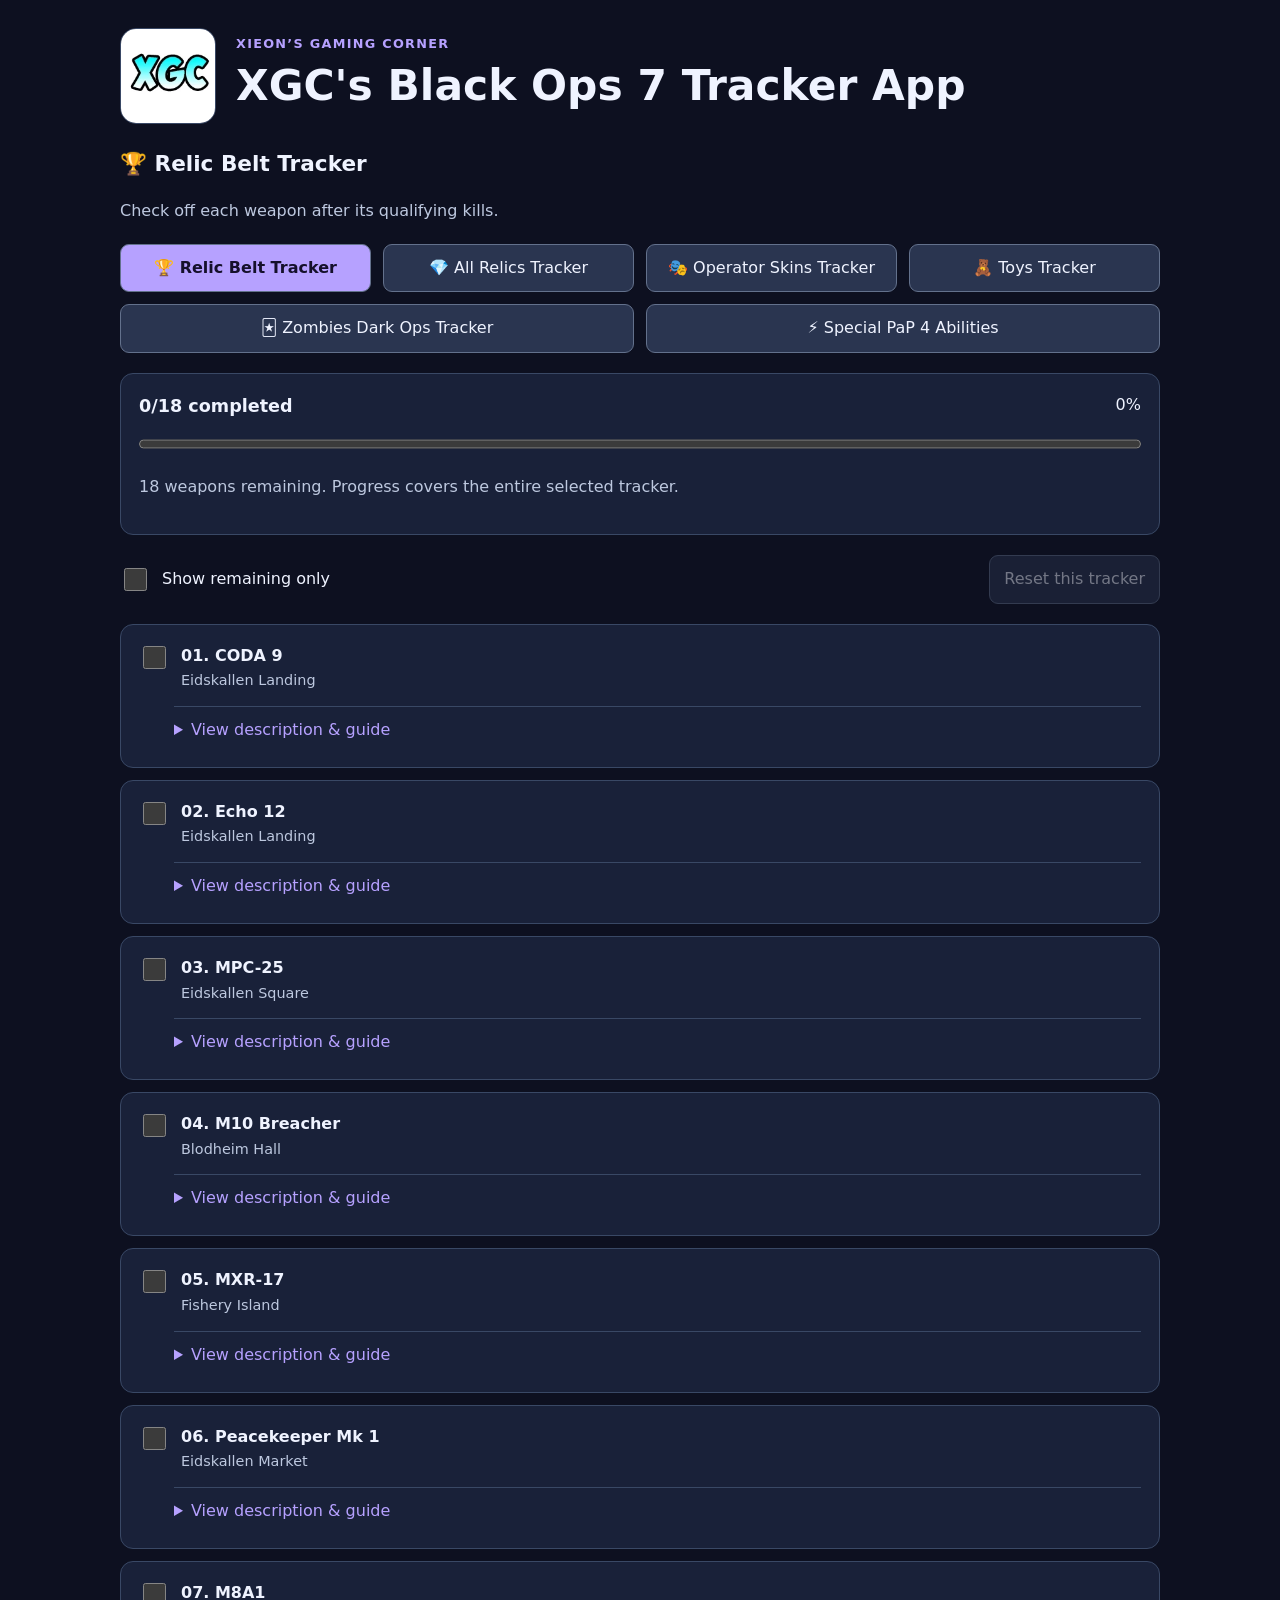
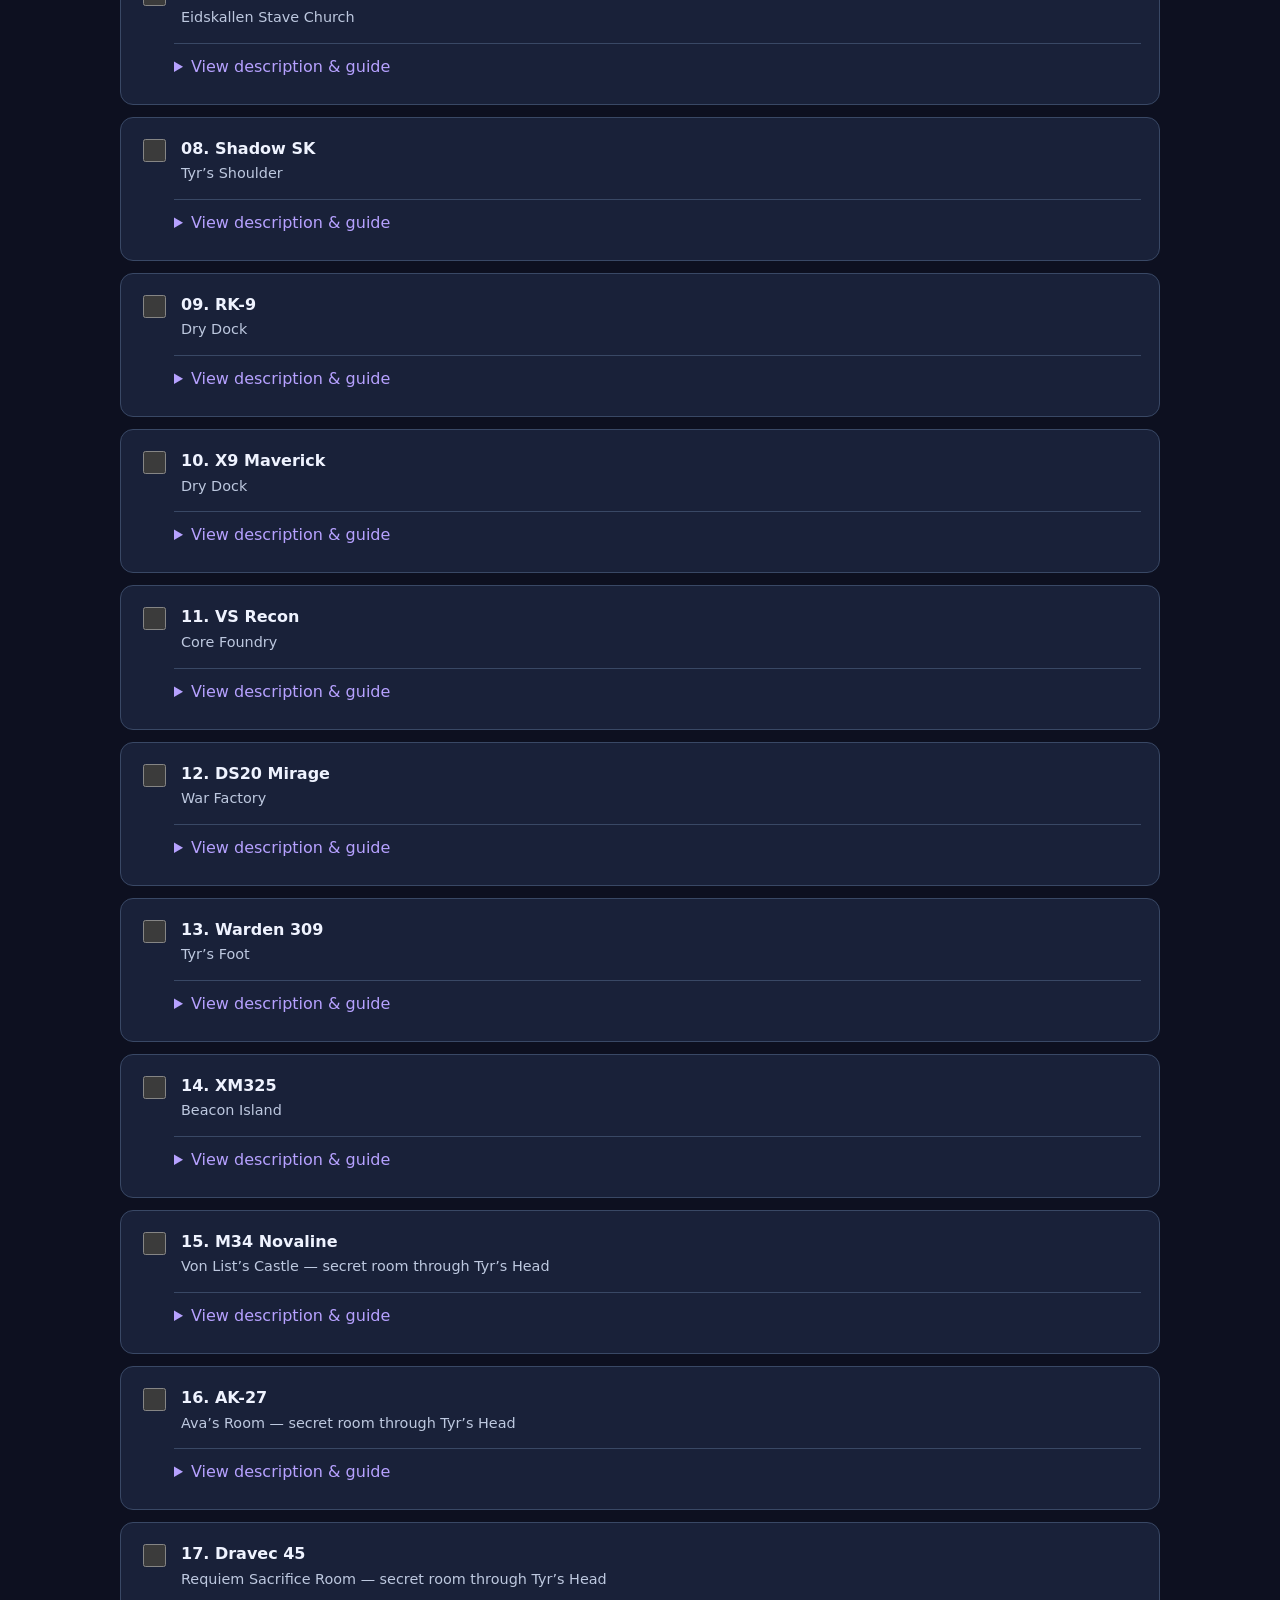
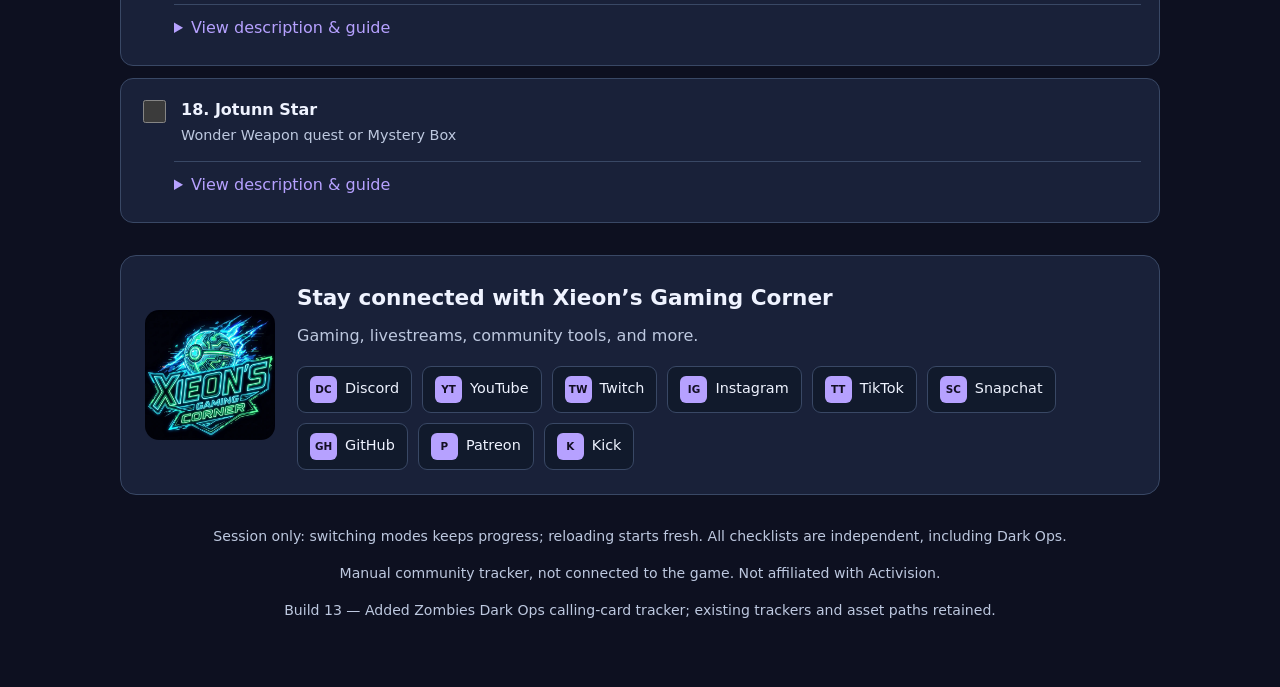
==== commit a5e11f59: "update kick socials" ====
--- a/index (2).html
+++ b/index (2).html
@@ -1,10 +1,16 @@
 <!doctype html><html lang="en"><head><meta charset="utf-8"><meta name="viewport" content="width=device-width,initial-scale=1"><meta name="description" content="XGC Black Ops 7 trackers for relics, Wrestling Belt, operator skins and Prestige rewards."><title>XGC's Black Ops 7 Tracker App</title><link rel="icon" type="image/webp" href="./assets/branding/xgc-logo.webp"><style>*{box-sizing:border-box}:root{color-scheme:dark;--bg:#0d1020;--panel:#192139;--line:#394865;--text:#eff3ff;--muted:#bdc8df;--accent:#b6a1ff}body{margin:0;background:var(--bg);color:var(--text);font:16px/1.65 system-ui,sans-serif}main{max-width:1080px;margin:auto;padding:28px 20px 50px}.brand{color:var(--accent);font-weight:800;letter-spacing:.1em;font-size:.8rem}h1{font-size:clamp(1.8rem,5vw,2.7rem);line-height:1.2}p,li{color:var(--muted)}button,select{font:inherit;background:#2a3550;color:var(--text);border:1px solid #63718c;border-radius:9px;padding:10px 14px}button,summary{cursor:pointer}button[aria-pressed=true]{background:var(--accent);color:#15102b;font-weight:750}button:disabled{opacity:.45;cursor:default}nav,.toolbar{display:flex;gap:12px;flex-wrap:wrap;align-items:center;margin:20px 0}nav button{flex:1;min-width:210px}.summary,.item{background:var(--panel);border:1px solid var(--line);border-radius:13px;padding:18px}.summary-top{display:flex;justify-content:space-between;gap:14px}h2{font-size:1.1rem;margin:0}progress{width:100%;height:18px;accent-color:var(--accent);margin-top:14px}input[type=checkbox]{width:23px;height:23px;accent-color:var(--accent);flex-shrink:0}.filter,.item-label{display:flex;align-items:center;gap:12px}.item-label{align-items:flex-start;cursor:pointer;flex:1;min-width:0}.name{display:block;font-weight:750;overflow-wrap:anywhere}.subtitle{display:block;font-size:.9rem;color:var(--muted)}#items{display:grid;gap:12px}details{border-top:1px solid var(--line);margin:13px 0 0 35px;padding-top:10px}summary,a{color:var(--accent)}summary{min-height:32px}.done{border-color:#4d9278}.done .name{text-decoration:line-through;color:var(--muted)}h3{font-size:1rem;margin:20px 0 5px}.trial{border-left:3px solid var(--accent);padding:0 16px;margin:22px 0}.trial h3:first-child{padding-top:12px;font-size:1.2rem}.trial h4{margin:16px 0 4px;font-size:1rem}.trial p{margin:6px 0}li{margin:9px 0}.notice{border-left:3px solid #eac573;background:#25263a;padding:12px 16px}.uncertain{color:#f3d38d}.sources{font-size:.9rem}#reset{margin-left:auto}footer{margin-top:30px;font-size:.88rem;text-align:center}:focus-visible{outline:3px solid #f5cb74;outline-offset:4px}[hidden]{display:none!important}.complete .summary{border-color:#7be0b5}.item-head{display:flex;gap:14px;align-items:flex-start;min-width:0}.relic-art{display:block;flex:0 0 76px;width:76px;height:76px;object-fit:contain;padding:4px;border-radius:9px;background:#11192a}.tier-badge{display:flex;flex-direction:column;align-items:center;gap:3px;flex:0 0 76px;margin:0;font-size:.78rem;color:var(--muted);text-align:center}.portal-art{width:64px;height:64px;object-fit:contain;display:block}.item-label>span{min-width:0}.kind{display:inline-block;font-size:.78rem;border:1px solid var(--line);border-radius:6px;padding:1px 7px;margin-top:6px;color:var(--muted)}.select-filter{display:flex;align-items:center;gap:8px}select{max-width:100%}@media(max-width:550px){main{padding:20px 12px}details{margin-left:0}#reset{width:100%;margin:0}select{max-width:220px}.trial{padding-left:12px}.item-head{gap:8px}.relic-art{flex-basis:48px;width:48px;height:56px;padding:2px}.tier-badge{flex-basis:52px;font-size:.72rem}.portal-art{width:48px;height:48px}.item{padding:13px}}#app-title{font-size:clamp(1.7rem,4.7vw,2.65rem);line-height:1.2;margin:7px 0}#heading{font-size:1.35rem;margin:22px 0 8px}.app-branding{display:flex;gap:20px;align-items:center}.app-logo{width:96px;height:96px;object-fit:contain;flex-shrink:0;border-radius:16px;border:1px solid var(--line);background:var(--panel)}.app-branding>div{min-width:0}.app-branding .brand{margin:0}.community{margin-top:32px;padding:24px;border:1px solid var(--line);border-radius:16px;background:var(--panel);display:grid;grid-template-columns:130px minmax(0,1fr);gap:22px;align-items:center}.community-logo{width:130px;height:130px;object-fit:contain;border-radius:14px}.community h2{font-size:1.35rem}.community p{margin:8px 0 16px}.social-grid{display:flex;flex-wrap:wrap;gap:10px}.social-link,.social-pending{display:inline-flex;align-items:center;gap:8px;border:1px solid var(--line);border-radius:9px;padding:9px 12px;text-decoration:none;background:#111a2c;color:var(--text);font-size:.9rem}.social-link:hover{border-color:var(--accent);background:#24314c}.social-mark{display:inline-grid;place-items:center;border-radius:6px;min-width:27px;height:27px;padding:0 4px;font-size:.65rem;font-weight:850;background:var(--accent);color:#130f24}.social-pending{opacity:.65}.social-pending small{font-size:.72rem}@media(max-width:550px){.app-branding{gap:12px}.app-logo{width:64px;height:64px}.community{grid-template-columns:1fr;padding:18px}.community-logo{width:88px;height:88px}.social-link{flex:1;min-width:125px}.social-grid{gap:8px}}.king-video{margin:16px 0 22px;padding:20px;border:2px solid #eac573;border-radius:12px}.king-video h3{margin-top:0;font-size:1.15rem}.king-video .social-link{font-weight:750;border-color:#eac573}
-</style></head><body><main><header><div class="app-branding"><img class="app-logo" src="./assets/branding/xgc-logo.webp" alt="Xieon's Gaming Corner logo" width="96" height="96"><div><p class="brand">XIEON’S GAMING CORNER</p><h1 id="app-title">XGC's Black Ops 7 Tracker App</h1></div></div><h2 id="heading">🏆 Relic Belt Tracker</h2><p id="intro">Check off each weapon after its qualifying kills.</p></header><nav aria-label="Tracker mode"><button type="button" id="belt-mode" aria-pressed="true">🏆 Relic Belt Tracker</button><button type="button" id="relics-mode" aria-pressed="false">💎 All Relics Tracker</button><button type="button" id="skins-mode" aria-pressed="false">🎭 Operator Skins Tracker</button><button type="button" id="toys-mode" aria-pressed="false">🧸 Toys Tracker</button><button type="button" id="darkops-mode" aria-pressed="false">🃏 Zombies Dark Ops Tracker</button><button type="button" id="pap-mode" aria-pressed="false">⚡ Special PaP 4 Abilities</button></nav><p id="load-error" class="notice" role="alert">The tracker has not initialized. Enable JavaScript if this remains visible.</p><section class="summary" aria-label="Progress"><div class="summary-top"><h2 id="progress-text" aria-live="polite">0/18 completed</h2><span id="percent">0%</span></div><progress id="progress" max="18" value="0" aria-label="Selected tracker completion"></progress><p id="status" role="status"></p></section><div class="toolbar"><label class="filter"><input type="checkbox" id="remaining"> Show remaining only</label><label id="map-control" class="select-filter" hidden>Map <select id="map"><option value="">All maps</option></select></label><label id="operator-control" class="select-filter" hidden>Operator <select id="operator"><option value="">All operators</option></select></label><label id="category-control" class="select-filter" hidden>Category <select id="category"><option value="">All categories</option></select></label><button type="button" id="reset">Reset this tracker</button></div><aside id="shared-note" class="notice" hidden><p>Check off a relic only after completing its trial and receiving the unlock. Opening its portal does not count as completion.</p><p>Follow on-screen instructions and timers. Enemy compositions vary. Recommendations are strategies, not extra requirements; unconfirmed details remain marked. Some portal puzzles need linked walkthroughs for exact locations or cues.</p></aside><aside id="skins-note" class="notice" hidden></aside><section id="items" aria-label="Checklist"></section><p id="empty" hidden>No entries match these filters.</p><noscript>Enable JavaScript to use this tracker.</noscript><section id="pap-panel" aria-label="Special Pack-a-Punch abilities" hidden><div class="toolbar"><button type="button" id="pap-show-all">Show all weapons</button><span id="pap-visible" aria-live="polite"></span></div><p class="notice">Cursed Mode · Tier 4 Pack-a-Punch. Tick “Hide weapon” to remove a weapon from this view. These are owner-supplied testing notes, not independently verified.</p><div id="pap-weapons" style="display:grid;gap:12px"></div><p id="pap-empty" hidden>All weapons are hidden. Use Show all weapons to restore them.</p></section><section id="darkops-panel" hidden aria-label="Zombies Dark Ops calling card tracker">
+</style><style id="darkops-artwork-style">
+#darkops-panel .darkops-artwork{display:block;width:min(100%,480px);height:auto;object-fit:contain;margin:0 0 16px;border:1px solid var(--line,#394865);border-radius:9px;background:#11192a}
+#darkops-panel .darkops-mastery-artwork{margin-top:16px}
+#darkops-panel .darkops-artwork[hidden]{display:none}
+@media(max-width:550px){#darkops-panel .darkops-artwork{width:100%;margin-bottom:12px}}
+</style>
+</head><body><main><header><div class="app-branding"><img class="app-logo" src="./assets/branding/xgc-logo.webp" alt="Xieon's Gaming Corner logo" width="96" height="96"><div><p class="brand">XIEON’S GAMING CORNER</p><h1 id="app-title">XGC's Black Ops 7 Tracker App</h1></div></div><h2 id="heading">🏆 Relic Belt Tracker</h2><p id="intro">Check off each weapon after its qualifying kills.</p></header><nav aria-label="Tracker mode"><button type="button" id="belt-mode" aria-pressed="true">🏆 Relic Belt Tracker</button><button type="button" id="relics-mode" aria-pressed="false">💎 All Relics Tracker</button><button type="button" id="skins-mode" aria-pressed="false">🎭 Operator Skins Tracker</button><button type="button" id="toys-mode" aria-pressed="false">🧸 Toys Tracker</button><button type="button" id="darkops-mode" aria-pressed="false">🃏 Zombies Dark Ops Tracker</button><button type="button" id="pap-mode" aria-pressed="false">⚡ Special PaP 4 Abilities</button></nav><p id="load-error" class="notice" role="alert">The tracker has not initialized. Enable JavaScript if this remains visible.</p><section class="summary" aria-label="Progress"><div class="summary-top"><h2 id="progress-text" aria-live="polite">0/18 completed</h2><span id="percent">0%</span></div><progress id="progress" max="18" value="0" aria-label="Selected tracker completion"></progress><p id="status" role="status"></p></section><div class="toolbar"><label class="filter"><input type="checkbox" id="remaining"> Show remaining only</label><label id="map-control" class="select-filter" hidden>Map <select id="map"><option value="">All maps</option></select></label><label id="operator-control" class="select-filter" hidden>Operator <select id="operator"><option value="">All operators</option></select></label><label id="category-control" class="select-filter" hidden>Category <select id="category"><option value="">All categories</option></select></label><button type="button" id="reset">Reset this tracker</button></div><aside id="shared-note" class="notice" hidden><p>Check off a relic only after completing its trial and receiving the unlock. Opening its portal does not count as completion.</p><p>Follow on-screen instructions and timers. Enemy compositions vary. Recommendations are strategies, not extra requirements; unconfirmed details remain marked. Some portal puzzles need linked walkthroughs for exact locations or cues.</p></aside><aside id="skins-note" class="notice" hidden></aside><section id="items" aria-label="Checklist"></section><p id="empty" hidden>No entries match these filters.</p><noscript>Enable JavaScript to use this tracker.</noscript><section id="pap-panel" aria-label="Special Pack-a-Punch abilities" hidden><div class="toolbar"><button type="button" id="pap-show-all">Show all weapons</button><span id="pap-visible" aria-live="polite"></span></div><p class="notice">Cursed Mode · Tier 4 Pack-a-Punch. Tick “Hide weapon” to remove a weapon from this view. These are owner-supplied testing notes, not independently verified.</p><div id="pap-weapons" style="display:grid;gap:12px"></div><p id="pap-empty" hidden>All weapons are hidden. Use Show all weapons to restore them.</p></section><section id="darkops-panel" hidden aria-label="Zombies Dark Ops calling card tracker">
 <p class="notice">Community checklist imported from the accompanying challenge list, not verified against your account. † marks provisional calling-card names. Chronomancer has conflicting requirements. The expired beta card is optional and excluded from active progress. No calling-card artwork is included.</p>
 <div class="summary"><div class="summary-top"><h2 id="darkops-progress" aria-live="polite"></h2><span id="darkops-percent"></span></div><progress id="darkops-bar" max="44" value="0" aria-label="Dark Ops active checklist completion"></progress><p id="darkops-master"></p></div>
 <div class="toolbar"><label class="select-filter">Map / mode <select id="darkops-group"><option value="">All maps / modes</option></select></label><label class="filter"><input id="darkops-remaining" type="checkbox">Show remaining only</label><label class="filter"><input id="darkops-beta" type="checkbox">Include expired beta</label><button id="darkops-reset" type="button">Reset Dark Ops</button></div>
 <div id="darkops-items" style="display:grid;gap:12px"></div><p id="darkops-empty" hidden>No entries match these filters.</p>
-<p class="sources">Challenge references: <a href="https://www.zombiescodex.com/reference/dark-ops-challenges/" target="_blank" rel="noopener noreferrer">Zombies Codex</a> · <a href="https://www.windowscentral.com/gaming/here-are-all-of-the-call-of-duty-black-ops-7-dark-ops-challenges-and-the-rewards-you-can-get" target="_blank" rel="noopener noreferrer">Windows Central</a> · <a href="https://www.pcgamesn.com/call-of-duty-black-ops-7/dark-ops-challenges" target="_blank" rel="noopener noreferrer">PCGamesN</a></p></section><section class="community" aria-labelledby="community-title"><img class="community-logo" src="./assets/branding/xgc-community.webp" alt="XGC community artwork" width="130" height="130" loading="lazy"><div><h2 id="community-title">Stay connected with Xieon’s Gaming Corner</h2><p>Gaming, livestreams, community tools, and more.</p><div class="social-grid"><a class="social-link" href="https://discord.gg/Xieon" target="_blank" rel="noopener noreferrer"><span class="social-mark" aria-hidden="true">DC</span>Discord</a><a class="social-link" href="https://youtube.com/@XieonsGamingCorner" target="_blank" rel="noopener noreferrer"><span class="social-mark" aria-hidden="true">YT</span>YouTube</a><a class="social-link" href="https://twitch.tv/Xieon" target="_blank" rel="noopener noreferrer"><span class="social-mark" aria-hidden="true">TW</span>Twitch</a><a class="social-link" href="https://instagram.com/XieonsGamingCorner" target="_blank" rel="noopener noreferrer"><span class="social-mark" aria-hidden="true">IG</span>Instagram</a><a class="social-link" href="https://www.tiktok.com/@xieon_xgc" target="_blank" rel="noopener noreferrer"><span class="social-mark" aria-hidden="true">TT</span>TikTok</a><a class="social-link" href="https://www.snapchat.com/@xieon_gaming" target="_blank" rel="noopener noreferrer"><span class="social-mark" aria-hidden="true">SC</span>Snapchat</a><a class="social-link" href="https://github.com/Xieons-Gaming-Corner" target="_blank" rel="noopener noreferrer"><span class="social-mark" aria-hidden="true">GH</span>GitHub</a><a class="social-link" href="https://www.patreon.com/cw/XieonsGamingCorner" target="_blank" rel="noopener noreferrer"><span class="social-mark" aria-hidden="true">P</span>Patreon</a><span class="social-pending"><span class="social-mark" aria-hidden="true">K</span>Kick <small>link pending</small></span></div></div></section><footer><p>Session only: switching modes keeps progress; reloading starts fresh. All checklists are independent, including Dark Ops.</p><p>Manual community tracker, not connected to the game. Not affiliated with Activision.</p><p>Build 13 — Added Zombies Dark Ops calling-card tracker; existing trackers and asset paths retained.</p></footer></main><script>(()=>{'use strict';
+<p class="sources">Challenge references: <a href="https://www.zombiescodex.com/reference/dark-ops-challenges/" target="_blank" rel="noopener noreferrer">Zombies Codex</a> · <a href="https://www.windowscentral.com/gaming/here-are-all-of-the-call-of-duty-black-ops-7-dark-ops-challenges-and-the-rewards-you-can-get" target="_blank" rel="noopener noreferrer">Windows Central</a> · <a href="https://www.pcgamesn.com/call-of-duty-black-ops-7/dark-ops-challenges" target="_blank" rel="noopener noreferrer">PCGamesN</a></p></section><section class="community" aria-labelledby="community-title"><img class="community-logo" src="./assets/branding/xgc-community.webp" alt="XGC community artwork" width="130" height="130" loading="lazy"><div><h2 id="community-title">Stay connected with Xieon’s Gaming Corner</h2><p>Gaming, livestreams, community tools, and more.</p><div class="social-grid"><a class="social-link" href="https://discord.gg/Xieon" target="_blank" rel="noopener noreferrer"><span class="social-mark" aria-hidden="true">DC</span>Discord</a><a class="social-link" href="https://youtube.com/@XieonsGamingCorner" target="_blank" rel="noopener noreferrer"><span class="social-mark" aria-hidden="true">YT</span>YouTube</a><a class="social-link" href="https://twitch.tv/Xieon" target="_blank" rel="noopener noreferrer"><span class="social-mark" aria-hidden="true">TW</span>Twitch</a><a class="social-link" href="https://instagram.com/XieonsGamingCorner" target="_blank" rel="noopener noreferrer"><span class="social-mark" aria-hidden="true">IG</span>Instagram</a><a class="social-link" href="https://www.tiktok.com/@xieon_xgc" target="_blank" rel="noopener noreferrer"><span class="social-mark" aria-hidden="true">TT</span>TikTok</a><a class="social-link" href="https://www.snapchat.com/@xieon_gaming" target="_blank" rel="noopener noreferrer"><span class="social-mark" aria-hidden="true">SC</span>Snapchat</a><a class="social-link" href="https://github.com/Xieons-Gaming-Corner" target="_blank" rel="noopener noreferrer"><span class="social-mark" aria-hidden="true">GH</span>GitHub</a><a class="social-link" href="https://www.patreon.com/cw/XieonsGamingCorner" target="_blank" rel="noopener noreferrer"><span class="social-mark" aria-hidden="true">P</span>Patreon</a><a class="social-link" href="https://kick.com/xieon" target="_blank" rel="noopener noreferrer"><span class="social-mark" aria-hidden="true">K</span>Kick</a></div></div></section><footer><p>Session only: switching modes keeps progress; reloading starts fresh. All checklists are independent, including Dark Ops.</p><p>Manual community tracker, not connected to the game. Not affiliated with Activision.</p><p>Build 13 — Added Zombies Dark Ops calling-card tracker; existing trackers and asset paths retained.</p></footer></main><script>(()=>{'use strict';
 const WEAPONS=[["CODA 9", "Eidskallen Landing"], ["Echo 12", "Eidskallen Landing"], ["MPC-25", "Eidskallen Square"], ["M10 Breacher", "Blodheim Hall"], ["MXR-17", "Fishery Island"], ["Peacekeeper Mk 1", "Eidskallen Market"], ["M8A1", "Eidskallen Stave Church"], ["Shadow SK", "Tyr’s Shoulder"], ["RK-9", "Dry Dock"], ["X9 Maverick", "Dry Dock"], ["VS Recon", "Core Foundry"], ["DS20 Mirage", "War Factory"], ["Warden 309", "Tyr’s Foot"], ["XM325", "Beacon Island"], ["M34 Novaline", "Von List’s Castle — secret room through Tyr’s Head"], ["AK-27", "Ava’s Room — secret room through Tyr’s Head"], ["Dravec 45", "Requiem Sacrifice Room — secret room through Tyr’s Head"], ["Jotunn Star", "Wonder Weapon quest or Mystery Box"]],RELICS=[{"id": "relic-0", "name": "Lawyer’s Pen", "map": "Ashes of the Damned", "tier": "Grim", "effect": "Shock Mimic props appear around the map.", "portal": ["Reach round 20.", "Light red candles in the fog cabin, Ashwood Jugger-Nog room, and farm house with Napalm Burst or Molotovs.", "Find the portal near the barn."], "objective": "Complete four waves of Shock Mimics, including HVTs.", "modifier": "Shock Mimics replace normal opposition.", "preparation": "Bring an upgraded single-target weapon and full ammunition.", "strategy": ["Avoid grabs and preserve an escape route.", "Separate HVT Mimics rather than letting several surround you."], "notes": "Electrical bursts can destroy equipment; do not rely on deployed equipment alone.", "sources": [["Relic wiki", "https://callofduty.fandom.com/wiki/Relic"], ["Community trial guide", "https://www.reddit.com/r/CODZombies/comments/1th5arj/complete_bo7_cursed_relics_solo_guide_no_bs/"], ["Unlock walkthroughs", "https://gamerant.com/black-ops-7-zombies-all-relics-effects-locations/"]]}, {"id": "relic-1", "name": "Dragon Wings", "map": "Ashes of the Damned", "tier": "Grim", "effect": "Normal power-up drops are disabled.", "portal": ["Reach round 20.", "Take the Vandorn Farm jump pad toward Janus Towers.", "Shoot three purple portals during the jump."], "objective": "Complete four waves.", "modifier": "Power-up pickups damage you and do not activate.", "preparation": "Refill ammunition and armor; do not rely on Max Ammo.", "strategy": ["Fight in open space and track power-up drops.", "Route around drops during retreats."], "notes": "Documented ordinary waves: first and third; HVT encounters: second and fourth. Treat every power-up as a hazard.", "sources": [["Relic wiki", "https://callofduty.fandom.com/wiki/Relic"], ["Community trial guide", "https://www.reddit.com/r/CODZombies/comments/1th5arj/complete_bo7_cursed_relics_solo_guide_no_bs/"], ["Unlock walkthroughs", "https://gamerant.com/black-ops-7-zombies-all-relics-effects-locations/"]]}, {"id": "relic-2", "name": "Teddy Bear", "map": "Ashes of the Damned", "tier": "Grim", "effect": "Round delays are reduced.", "portal": ["Equip Aether Shroud and obtain the Necrofluid Gauntlet.", "Shoot ten hidden Mister Peeks parts while using Aether Shroud; the Exit 115 part requires round 20.", "Consult the linked walkthrough for all part locations."], "objective": "Complete four combat waves.", "modifier": "Each shot costs 100 Essence.", "preparation": "Bring a substantial Essence reserve and an efficient upgraded weapon.", "strategy": ["Prioritize accurate shots instead of spraying.", "Group enemies before attacks that hit several targets."], "notes": "Rapid fire drains Essence quickly. Unverified: behavior at zero Essence; do not assume free firing or automatic failure.", "sources": [["Relic wiki", "https://callofduty.fandom.com/wiki/Relic"], ["Community trial guide", "https://www.reddit.com/r/CODZombies/comments/1th5arj/complete_bo7_cursed_relics_solo_guide_no_bs/"], ["Unlock walkthroughs", "https://gamerant.com/black-ops-7-zombies-all-relics-effects-locations/"]]}, {"id": "relic-3", "name": "Vril Sphere", "map": "Ashes of the Damned", "tier": "Sinister", "effect": "You can carry only four perks.", "portal": ["Start at Tier I or higher and reach round 40.", "Kill a Doppelghast with a jump pad.", "Find the Zarya Cosmodrome portal."], "objective": "Complete five waves, including HVTs.", "modifier": "Purchases are disabled.", "preparation": "Buy upgrades, ammunition, armor, equipment and scorestreaks before entry.", "strategy": ["Use regular weapons for routine enemies.", "Save limited-use tools for HVTs."], "notes": "The detailed wiki states no purchases; an older summary describes the restriction less consistently. Do not label this simply a no-perks trial.", "sources": [["Relic wiki", "https://callofduty.fandom.com/wiki/Relic"], ["Community trial guide", "https://www.reddit.com/r/CODZombies/comments/1th5arj/complete_bo7_cursed_relics_solo_guide_no_bs/"], ["Unlock walkthroughs", "https://gamerant.com/black-ops-7-zombies-all-relics-effects-locations/"]]}, {"id": "relic-4", "name": "Samantha’s Drawing", "map": "Ashes of the Damned", "tier": "Sinister", "effect": "Weapons change each round, retaining upgrades.", "portal": ["Start at Tier I or higher.", "Feed Chompy weapons of every rarity from Common to Legendary.", "At round 40 or later, feed Chompy a Ray Gun."], "objective": "Complete five waves of zombies and HVTs.", "modifier": "Ammo caches and Max Ammo power-ups are disabled.", "preparation": "Fill ammunition reserves and bring multiple damage options.", "strategy": ["Use efficient attacks for regular enemies.", "Save high-damage ammunition for HVTs and valid damage windows."], "notes": "Do not rely on buying ammo or Max Ammo. Unverified: which ammunition GobbleGums bypass the restriction, if any.", "sources": [["Relic wiki", "https://callofduty.fandom.com/wiki/Relic"], ["Community trial guide", "https://www.reddit.com/r/CODZombies/comments/1th5arj/complete_bo7_cursed_relics_solo_guide_no_bs/"], ["Unlock walkthroughs", "https://gamerant.com/black-ops-7-zombies-all-relics-effects-locations/"]]}, {"id": "relic-5", "name": "Focusing Stone", "map": "Ashes of the Damned", "tier": "Sinister", "effect": "Self-Revive Kits are disabled.", "portal": ["Start at Tier I or higher and reach round 40.", "Melee-kill a Zursa for a wine bottle and earn a Legendary T.E.D.D. Task reward.", "Observe and repeat the bottle sequence at the Blackwater Lake cabin.", "See the linked guide for setup and sequence cues."], "objective": "Complete the trial after temporarily surrendering Essence.", "modifier": "Existing Essence is taken away; you can earn new Essence in combat.", "preparation": "Purchase essential upgrades and supplies before entry.", "strategy": ["Begin with owned equipment.", "Use newly earned Essence for available purchases."], "notes": "Surrendered Essence reportedly returns after success. Unverified: wave count.", "sources": [["Relic wiki", "https://callofduty.fandom.com/wiki/Relic"], ["Community trial guide", "https://www.reddit.com/r/CODZombies/comments/1th5arj/complete_bo7_cursed_relics_solo_guide_no_bs/"], ["Unlock walkthroughs", "https://gamerant.com/black-ops-7-zombies-all-relics-effects-locations/"]]}, {"id": "relic-6", "name": "Bus", "map": "Ashes of the Damned", "tier": "Wicked", "effect": "Enemies regenerate health.", "portal": ["Start at Tier II or higher and reach round 60.", "Complete a full round using traps without firing or meleeing."], "objective": "Use zombies to kill other zombies.", "modifier": "Direct player damage cannot eliminate enemies; zombie-on-zombie damage is required.", "preparation": "Equip Brain Rot and a suitable weapon.", "strategy": ["Convert a zombie and bring targets within its reach.", "Keep a manageable group without trapping yourself."], "notes": "Firing applies Brain Rot, not a bypass for direct kills. Unverified: wave count and HVT conversion interactions.", "sources": [["Relic wiki", "https://callofduty.fandom.com/wiki/Relic"], ["Community trial guide", "https://www.reddit.com/r/CODZombies/comments/1th5arj/complete_bo7_cursed_relics_solo_guide_no_bs/"], ["Unlock walkthroughs", "https://gamerant.com/black-ops-7-zombies-all-relics-effects-locations/"]]}, {"id": "relic-7", "name": "Dragon", "map": "Ashes of the Damned", "tier": "Wicked", "effect": "Ammo caches are disabled.", "portal": ["Start at Tier II or higher.", "Complete the main quest at round 60 or above.", "Find the Blackwater Lake portal."], "objective": "Clear the trial using explosive damage.", "modifier": "Only explosives kill enemies; Necrofluid Gauntlet explosive attacks are documented as valid.", "preparation": "Bring upgraded explosives, ammunition, and protection against self-inflicted explosions where available.", "strategy": ["Group targets before firing.", "Save ammunition for tougher targets."], "notes": "Upgraded conventional bullets do not bypass the rule. Unverified: wave count.", "sources": [["Relic wiki", "https://callofduty.fandom.com/wiki/Relic"], ["Community trial guide", "https://www.reddit.com/r/CODZombies/comments/1th5arj/complete_bo7_cursed_relics_solo_guide_no_bs/"], ["Unlock walkthroughs", "https://gamerant.com/black-ops-7-zombies-all-relics-effects-locations/"]]}, {"id": "relic-8", "name": "Blood Vials", "map": "Ashes of the Damned", "tier": "Wicked", "effect": "Augments are disabled.", "portal": ["Start at Tier II or higher.", "Answer the red telephone five times at ten-round intervals in one run.", "First eligible ring is disputed; listen from round 10 onward."], "objective": "Clear the combat trial with reduced damage.", "modifier": "Player damage is halved.", "preparation": "Upgrade weapons and stock ammunition for longer fights.", "strategy": ["Aim for weak points.", "Finish dangerous targets before spreading damage."], "notes": "Expect longer kill times and keep more distance. Unverified: wave count.", "sources": [["Relic wiki", "https://callofduty.fandom.com/wiki/Relic"], ["Community trial guide", "https://www.reddit.com/r/CODZombies/comments/1th5arj/complete_bo7_cursed_relics_solo_guide_no_bs/"], ["Unlock walkthroughs", "https://gamerant.com/black-ops-7-zombies-all-relics-effects-locations/"]]}, {"id": "relic-9", "name": "Gong", "map": "Astra Malorum", "tier": "Grim", "effect": "Field Upgrade begins charged but recharges only through Full Power.", "portal": ["Reach round 20 with Tesla Storm and Dead Wire.", "Lead the lightning-rod zombie to the three lightbulb doorways.", "Apply Dead Wire and Tesla Storm at each; consult references for doorway positions."], "objective": "Complete four waves of zombies and HVTs.", "modifier": "Only electrical damage works; the wiki reports weapons equipped with Dead Wire qualify.", "preparation": "Equip Dead Wire and have Tesla Storm available.", "strategy": ["Use an electrically qualified weapon for dependable damage.", "Do not rely solely on Field Upgrade uptime."], "notes": "Do not enter with only a non-electrical upgraded weapon.", "sources": [["Relic wiki", "https://callofduty.fandom.com/wiki/Relic"], ["Community trial guide", "https://www.reddit.com/r/CODZombies/comments/1th5arj/complete_bo7_cursed_relics_solo_guide_no_bs/"], ["Unlock walkthroughs", "https://gamerant.com/black-ops-7-zombies-all-relics-effects-locations/"]]}, {"id": "relic-10", "name": "Seed", "map": "Astra Malorum", "tier": "Grim", "effect": "Mystery Box is disabled.", "portal": ["At round 20, find the Common pistol at a possible spawn.", "Kill a number of zombies equal to the current round with it during that round.", "Consult references for six possible pistol spawns."], "objective": "Complete four waves with the supplied Pack-a-Punch I pistol.", "modifier": "You are restricted to the pistol; its Pack-a-Punch level cannot be increased.", "preparation": "Prepare to use a pistol instead of your usual primary.", "strategy": ["Aim for weak points and keep distance from Mimics.", "Avoid emptying a magazine while cornered."], "notes": "Documented ordinary/Mimic waves: first and third; HVT Mimics: second and fourth. Pistol rarity can reportedly still be raised at the Arsenal.", "sources": [["Relic wiki", "https://callofduty.fandom.com/wiki/Relic"], ["Community trial guide", "https://www.reddit.com/r/CODZombies/comments/1th5arj/complete_bo7_cursed_relics_solo_guide_no_bs/"], ["Unlock walkthroughs", "https://gamerant.com/black-ops-7-zombies-all-relics-effects-locations/"]]}, {"id": "relic-11", "name": "Spider Fang", "map": "Astra Malorum", "tier": "Sinister", "effect": "Perk prices do not decrease.", "portal": ["Start at Tier I or higher and reach round 40.", "Have Wisp Tea actively targeting O.S.C.A.R.", "Deliver the finishing melee hit and find the Library portal."], "objective": "Complete five waves without perks.", "modifier": "Perks are disabled or removed; other utilities remain available.", "preparation": "Bring upgraded weapons and equipment; do not rely on perk-based health, movement, reload speed or explosive protection.", "strategy": ["Keep escape routes open.", "The wiki recommends Apogee Annihilator for tougher targets."], "notes": "Reported enemies include Mimics, Uber Klaus and O.S.C.A.R., including HVTs. Compositions may vary; usual perk survivability does not apply.", "sources": [["Relic wiki", "https://callofduty.fandom.com/wiki/Relic"], ["Community trial guide", "https://www.reddit.com/r/CODZombies/comments/1th5arj/complete_bo7_cursed_relics_solo_guide_no_bs/"], ["Unlock walkthroughs", "https://gamerant.com/black-ops-7-zombies-all-relics-effects-locations/"]]}, {"id": "relic-12", "name": "Matryoshka Doll", "map": "Astra Malorum", "tier": "Sinister", "effect": "Salvage drops are reduced.", "portal": ["Start at Tier I or higher and reach round 40.", "Go to Mars and use C4 at meat pieces around the central circle.", "Earn explosive kills; see the reference for placements."], "objective": "Eliminate enemies using Field Upgrade damage.", "modifier": "Ordinary weapon damage does not satisfy the restriction.", "preparation": "Choose a damaging Field Upgrade and enter charged.", "strategy": ["Group enemies before activation to maximize qualifying kills."], "notes": "Utility-only upgrades may leave no practical killing method. Unverified: wave count, charge supply and qualifying upgrades/secondary damage interactions.", "sources": [["Relic wiki", "https://callofduty.fandom.com/wiki/Relic"], ["Community trial guide", "https://www.reddit.com/r/CODZombies/comments/1th5arj/complete_bo7_cursed_relics_solo_guide_no_bs/"], ["Unlock walkthroughs", "https://gamerant.com/black-ops-7-zombies-all-relics-effects-locations/"]]}, {"id": "relic-13", "name": "Golden Spork", "map": "Astra Malorum", "tier": "Wicked", "effect": "Enemies deal double damage.", "portal": ["Start at Tier II or higher and reach round 60.", "Gather zombies at the Machina Astralis ritual circle.", "Use the Mangler Cannon through the Mars portal to kill at least ten zombies."], "objective": "Clear the trial while hip-firing.", "modifier": "Enemies take qualifying damage only while you fire from the hip.", "preparation": "Bring a weapon controllable and effective without aiming down sights.", "strategy": ["Keep useful hip-fire range and room to retreat."], "notes": "Do not reflexively aim down sights at HVTs. Unverified: wave count and non-firearm damage interactions.", "sources": [["Relic wiki", "https://callofduty.fandom.com/wiki/Relic"], ["Community trial guide", "https://www.reddit.com/r/CODZombies/comments/1th5arj/complete_bo7_cursed_relics_solo_guide_no_bs/"], ["Unlock walkthroughs", "https://gamerant.com/black-ops-7-zombies-all-relics-effects-locations/"]]}, {"id": "relic-14", "name": "Civil Protector Head", "map": "Astra Malorum", "tier": "Wicked", "effect": "You lose a perk every 100 kills.", "portal": ["Start at Tier II or higher and reach round 60.", "Use Energy Mine at Ol’ Tessie to reveal the light sequence.", "Use PhD Flopper beneath Museum chandeliers in that order.", "See the reference for sequence cues."], "objective": "Complete six waves of zombies and HVTs.", "modifier": "Zombies sprint at maximum speed.", "preparation": "Bring crowd control, upgraded weapons and emergency escape support.", "strategy": ["Follow a planned route and clear space ahead before turning to fire.", "Control crowds before being surrounded."], "notes": "Slow training patterns are less forgiving; treat every spawn as an immediate threat.", "sources": [["Relic wiki", "https://callofduty.fandom.com/wiki/Relic"], ["Community trial guide", "https://www.reddit.com/r/CODZombies/comments/1th5arj/complete_bo7_cursed_relics_solo_guide_no_bs/"], ["Unlock walkthroughs", "https://gamerant.com/black-ops-7-zombies-all-relics-effects-locations/"]]}, {"id": "relic-15", "name": "Rocket", "map": "Paradox Junction", "tier": "Grim", "effect": "Scorestreaks are disabled.", "portal": ["Brain Rot and pet a friendly Rad-Hound on normal Nuketown.", "Also pet a friendly sentry D.A.W.G. on destroyed Nuketown; perform the round-gated interaction after round 20."], "objective": "Exploit elemental weaknesses to eliminate enemies.", "modifier": "Only the element an enemy is weak against deals qualifying damage.", "preparation": "Arrange multiple elemental damage types.", "strategy": ["Identify the target, apply the matching element and confirm damage."], "notes": "One powerful element cannot replace required matchups. Unverified: wave count, complete elemental matchup table and alternate elemental damage interactions.", "sources": [["Relic wiki", "https://callofduty.fandom.com/wiki/Relic"], ["Community trial guide", "https://www.reddit.com/r/CODZombies/comments/1th5arj/complete_bo7_cursed_relics_solo_guide_no_bs/"], ["Unlock walkthroughs", "https://gamerant.com/black-ops-7-zombies-all-relics-effects-locations/"]]}, {"id": "relic-16", "name": "Summoning Key", "map": "Paradox Junction", "tier": "Sinister", "effect": "Zombies explode on death, damaging nearby players.", "portal": ["Start at Tier I or higher.", "Use a grenade at the Green House chimney for the collar and Brain Rot a Rad-Hound for the tennis ball.", "At round 40 or later, down yourself in the Green House backyard for the grave interaction. Arrange revival support first."], "objective": "Kill required enemies before the timer expires.", "modifier": "Timed elimination rather than unrestricted survival.", "preparation": "Bring full ammunition and burst damage for high-health targets.", "strategy": ["Watch the timer.", "Avoid leaving difficult targets until the final seconds."], "notes": "Failure: required enemies remain when time expires. Unverified: exact timers, wave count and fixed composition.", "sources": [["Relic wiki", "https://callofduty.fandom.com/wiki/Relic"], ["Community trial guide", "https://www.reddit.com/r/CODZombies/comments/1th5arj/complete_bo7_cursed_relics_solo_guide_no_bs/"], ["Unlock walkthroughs", "https://gamerant.com/black-ops-7-zombies-all-relics-effects-locations/"]]}, {"id": "relic-17", "name": "Mangler Helmet", "map": "Paradox Junction", "tier": "Wicked", "effect": "Arsenal is disabled.", "portal": ["Start at Tier II or higher with the Mister Peeks Field Upgrade.", "Use it at Mystery Boxes in both Nuketown versions to take figures.", "Place figures on the Yellow House mailbox.", "At round 60, melee the red-mouth Shock Mimic."], "objective": "Survive six waves.", "modifier": "Reduced health and no armor.", "preparation": "Bring upgraded weapons, crowd control and escape support. The community guide recommends Ray Gun Mark II or Sundergat.", "strategy": ["Fight at range and reposition early.", "Control enemies before contact."], "notes": "Do not rely on taking a hit to push through a group. Unverified: exact health cap and dependable wave composition.", "sources": [["Relic wiki", "https://callofduty.fandom.com/wiki/Relic"], ["Community trial guide", "https://www.reddit.com/r/CODZombies/comments/1th5arj/complete_bo7_cursed_relics_solo_guide_no_bs/"], ["Unlock walkthroughs", "https://gamerant.com/black-ops-7-zombies-all-relics-effects-locations/"]]}, {"id": "relic-18", "name": "Power Switch", "map": "Totenreich", "tier": "Grim", "effect": "Equipment randomizes each round.", "portal": ["Count deer heads at four statues.", "Throw Combat Axes at matching pelts in Blodheim Hall from lowest count to highest."], "objective": "Eliminate enemies with traps.", "modifier": "Only trap kills count.", "preparation": "Learn a safe trap route and reserve activation resources.", "strategy": ["Group targets and lead them through an active trap.", "Reposition during cooldowns."], "notes": "Weapons do not replace trap kills. Unverified: wave count and environmental damage exceptions.", "sources": [["Relic wiki", "https://callofduty.fandom.com/wiki/Relic"], ["Community trial guide", "https://www.reddit.com/r/CODZombies/comments/1th5arj/complete_bo7_cursed_relics_solo_guide_no_bs/"], ["Unlock walkthroughs", "https://gamerant.com/black-ops-7-zombies-all-relics-effects-locations/"]]}, {"id": "relic-19", "name": "Wrestling Belt", "map": "Totenreich", "tier": "Grim", "effect": "Weapon wall-buys randomize each round.", "portal": ["Pick up the lighthouse Mister Peeks magazine BEFORE collecting Jotunn Star.", "Buy all 17 wall weapons from their wall-buys and earn 50 qualifying kills with each.", "Earn 50 Jotunn Star kills; use the Belt Tracker for all 18 requirements.", "After Mister Peeks laughs, find the portal near Eidskallen Square Arsenal."], "objective": "Complete four waves including HVTs.", "modifier": "All weapons are removed at the end of each wave.", "preparation": "Reserve plenty of Essence for repeated weapon purchases and upgrades.", "strategy": ["Clear the opening wave.", "Obtain replacement weapons after yours disappear.", "Upgrade the replacement loadout as needed.", "Repeat until all four waves are complete."], "notes": "Do not spend the entire reserve on your opening loadout; several replacements must be funded.", "sources": [["Wrestling Belt trial", "https://codzombiessolver.com/cursed/wrestlers-belt"], ["Relic wiki", "https://callofduty.fandom.com/wiki/Relic"], ["Community trial guide", "https://www.reddit.com/r/CODZombies/comments/1th5arj/complete_bo7_cursed_relics_solo_guide_no_bs/"], ["Unlock walkthroughs", "https://gamerant.com/black-ops-7-zombies-all-relics-effects-locations/"]]}, {"id": "relic-20", "name": "Stuffed Elephant", "map": "Totenreich", "tier": "Sinister", "effect": "Health regeneration takes longer to begin.", "portal": ["Start at Tier I or higher.", "Reach round 40 without perks.", "Find the portal behind Jugger-Nog on Fishery Island."], "objective": "Find cursed eggs and kill the HVT before time expires.", "modifier": "Timed search-and-kill challenge.", "preparation": "Learn the area and bring strong HVT damage.", "strategy": ["Search immediately and complete the egg objective.", "Leave time for the HVT; avoid incidental fights unless they obstruct progress."], "notes": "Failure: timer expires before objectives are met. Unverified: egg count, timer, spawn pool and number of stages.", "sources": [["Relic wiki", "https://callofduty.fandom.com/wiki/Relic"], ["Community trial guide", "https://www.reddit.com/r/CODZombies/comments/1th5arj/complete_bo7_cursed_relics_solo_guide_no_bs/"], ["Unlock walkthroughs", "https://gamerant.com/black-ops-7-zombies-all-relics-effects-locations/"]]}, {"id": "relic-21", "name": "Dancing Arnie", "map": "Totenreich", "tier": "Sinister", "effect": "Perk machines dispense random perks.", "portal": ["Start at Tier I or higher.", "Complete the Blodheim Hall pot quest with pot, beer, Chilly Chunks, lobster and special-round fish.", "Feed Mister Peeks souls using Jotunn Star.", "Soul count is disputed; follow the completion cue. See references for ingredients."], "objective": "Clear enemies using melee.", "modifier": "Only melee kills satisfy the challenge.", "preparation": "Upgrade melee and prepare a way to create space.", "strategy": ["Keep enemies in front and attack at reach limits.", "Break contact when the group becomes dense."], "notes": "Do not assume Jotunn Star ranged attacks qualify. Unverified: wave count and qualifying special melee attacks.", "sources": [["Relic wiki", "https://callofduty.fandom.com/wiki/Relic"], ["Community trial guide", "https://www.reddit.com/r/CODZombies/comments/1th5arj/complete_bo7_cursed_relics_solo_guide_no_bs/"], ["Unlock walkthroughs", "https://gamerant.com/black-ops-7-zombies-all-relics-effects-locations/"]]}, {"id": "relic-22", "name": "Agarthan Device", "map": "Totenreich", "tier": "Wicked", "effect": "Zombie types randomize each round.", "portal": ["Start at Tier II or higher as Richtofen.", "Collect plushie, helmet and radio through Tyr’s Head secret rooms and Group 935 lab.", "Place items at the throne and progress Echoes of the Damned.", "Use reference for the character-specific quest."], "objective": "Eliminate enemies indoors.", "modifier": "Enemies can only be killed inside.", "preparation": "Choose a room with manageable entrances and an escape route.", "strategy": ["Let targets enter before attacking.", "Cover the approach without admitting the whole group."], "notes": "Unverified: whether the indoor check applies to player, enemy or both; keep both indoors until confirmed. Wave count and exact boundaries also unverified.", "sources": [["Relic wiki", "https://callofduty.fandom.com/wiki/Relic"], ["Community trial guide", "https://www.reddit.com/r/CODZombies/comments/1th5arj/complete_bo7_cursed_relics_solo_guide_no_bs/"], ["Unlock walkthroughs", "https://gamerant.com/black-ops-7-zombies-all-relics-effects-locations/"]]}, {"id": "relic-23", "name": "Music Box", "map": "Totenreich", "tier": "Wicked", "effect": "Only critical hits damage enemies.", "portal": ["Start at Tier II or higher and reach round 60.", "Earn five sniper-rifle critical kills from the Tyr’s Head bay window.", "Find the Dry Dock portal."], "objective": "Activate and survive six successive holdouts.", "modifier": "Follow the purple beam, activate Mister Peeks and survive restricted-area lockdowns.", "preparation": "Bring crowd control, close-range damage and multi-location supplies.", "strategy": ["Locate the next purple beam immediately after a holdout.", "Move first; reorganize when safe, not during the transition."], "notes": "The guide gives 30 seconds to activate the next holdout; missing it starts damaging you, not explicitly instant failure. Later stages include Necropincers and smaller safe areas. Unverified: full ordered route.", "sources": [["Music Box holdouts", "https://www.codzombiesguides.com/relics/black-ops-7/music-box"], ["Relic wiki", "https://callofduty.fandom.com/wiki/Relic"], ["Community trial guide", "https://www.reddit.com/r/CODZombies/comments/1th5arj/complete_bo7_cursed_relics_solo_guide_no_bs/"], ["Unlock walkthroughs", "https://gamerant.com/black-ops-7-zombies-all-relics-effects-locations/"]]}, {"id": "relic-24", "name": "Gramophone", "map": "Kowakujo", "tier": "Grim", "effect": "Bullets deal more damage but consume two rounds per shot.", "portal": ["Find drumsticks in Gatehouse cells and upstairs Workshop.", "Repeat the demonstrated pattern on Kitchens drums."], "objective": "Complete four waves using sniper-rifle damage.", "modifier": "Only sniper rifles damage enemies.", "preparation": "Buy and upgrade XR-3 Ion near Pack-a-Punch; Pack-a-Punch III is recommended, not required for entry.", "strategy": ["Use Maneki-Bomb bubbles for safe firing positions.", "Aim accurately and reposition when protection ends."], "notes": "Documented ordinary waves first/third; HVT Oni second/fourth. Film Reel, not this trial, is scorestreak-only.", "sources": [["Kowakujo trial walkthrough", "https://www.youtube.com/watch?v=soKyttl9JoU"], ["Relic wiki", "https://callofduty.fandom.com/wiki/Relic"], ["Community trial guide", "https://www.reddit.com/r/CODZombies/comments/1th5arj/complete_bo7_cursed_relics_solo_guide_no_bs/"], ["Unlock walkthroughs", "https://gamerant.com/black-ops-7-zombies-all-relics-effects-locations/"]]}, {"id": "relic-25", "name": "Druid Stone", "map": "Kowakujo", "tier": "Grim", "effect": "No bleed-out timer; Self-Revive Kits revive instantly.", "portal": ["Reach round 20 without health damage.", "Find the portal near Wisp Tea in Flower Garden."], "objective": "Complete four waves while maintaining overheal.", "modifier": "Damage qualifies only while you are overhealed.", "preparation": "Bring Nekomancer and upgraded Maneki-Bombs; obtain cherry blossom overheal before entry.", "strategy": ["Melee a cherry blossom tree.", "Stay beneath it to replenish overheal.", "Use charged Nekomancer shots while overhealed.", "Against HVTs, use a bubble and strong damage while keeping overheal."], "notes": "If damage stops, check overheal. Numerical HP thresholds conflict across sources. Documented ordinary waves first/third; HVTs second/fourth.", "sources": [["Kowakujo trial walkthrough", "https://www.youtube.com/watch?v=soKyttl9JoU"], ["Relic wiki", "https://callofduty.fandom.com/wiki/Relic"], ["Community trial guide", "https://www.reddit.com/r/CODZombies/comments/1th5arj/complete_bo7_cursed_relics_solo_guide_no_bs/"], ["Unlock walkthroughs", "https://gamerant.com/black-ops-7-zombies-all-relics-effects-locations/"]]}, {"id": "relic-26", "name": "Valkyrie Helmet", "map": "Kowakujo", "tier": "Sinister", "effect": "Lingering in one place creates damaging electrical fields.", "portal": ["Start at Tier I or higher; obtain upgraded Nekomancer and Maneki-Bombs.", "Collect five mice and scare only FOUR cats. Do not finish Cat Café.", "Inside bomb bubbles, use charged Nekomancer shots for four plate fragments. Collect each.", "Repair in Kitchens fireplace using a Molotov, then PICK UP the plate.", "Scare the fifth cat, trigger Tea Garden Cat Café and collect catnip.", "Place catnip plate beside the large Central Courtyard tree.", "Fail outer Assault Wave defenses until the attack reaches courtyard.", "During that assault, kill with Nekomancer near the plate until souls finish and Mister Peeks laughs.", "Find the Training Area ammo-crate portal. Recapture wards and restock first."], "objective": "Complete five waves.", "modifier": "Reloading causes an explosion that damages you.", "preparation": "Bring upgraded Nekomancer, Maneki-Bombs and War Machine or another HVT damage option.", "strategy": ["Group enemies and use charged shots to reduce reloads.", "Reload with enough health and room.", "Recover before another risky reload.", "Use bubbles and save burst damage for HVTs."], "notes": "Documented HVT waves two/five. Ghostly Rifleman trap kills reportedly count. Reload damage varies by weapon; do not rely on one universal number.", "sources": [["Kowakujo trial walkthrough", "https://www.youtube.com/watch?v=soKyttl9JoU"], ["Relic wiki", "https://callofduty.fandom.com/wiki/Relic"], ["Community trial guide", "https://www.reddit.com/r/CODZombies/comments/1th5arj/complete_bo7_cursed_relics_solo_guide_no_bs/"], ["Unlock walkthroughs", "https://gamerant.com/black-ops-7-zombies-all-relics-effects-locations/"]]}, {"id": "relic-27", "name": "Film Reel", "map": "Kowakujo", "tier": "Sinister", "effect": "Only one Pack-a-Punched weapon can be carried.", "portal": ["Start at Tier I or higher.", "Pack-a-Punch ten DIFFERENT weapons; repeated upgrades are not new weapons.", "Find the Tea Garden portal."], "objective": "Complete five timed waves with each assigned scorestreak.", "modifier": "Only the assigned streak deals qualifying damage. Randomized pool: ARC-XD, LDBR, HKDs, D.A.W.G., Ion Core.", "preparation": "Recommended at least 15,000 salvage. One assigned streak is free each wave; craft extra copies as needed.", "strategy": ["ARC-XD: move slowly near hordes for pulses; do not crash directly into enemies.", "LDBR: lure targets into bombardment.", "HKDs: group targets.", "D.A.W.G.: deploy for immediate engagement; the walkthrough suggests Insta-Kill support.", "Ion Core: keep enemies in its effective zone."], "notes": "Failure: insufficient qualifying kills before time expires. Retry reportedly returns after additional rounds; exact cooldown unconfirmed.", "sources": [["Kowakujo trial walkthrough", "https://www.youtube.com/watch?v=soKyttl9JoU"], ["Relic wiki", "https://callofduty.fandom.com/wiki/Relic"], ["Community trial guide", "https://www.reddit.com/r/CODZombies/comments/1th5arj/complete_bo7_cursed_relics_solo_guide_no_bs/"], ["Unlock walkthroughs", "https://gamerant.com/black-ops-7-zombies-all-relics-effects-locations/"]]}, {"id": "relic-28", "name": "Dragon Egg", "map": "Kowakujo", "tier": "Wicked", "effect": "Regular-round Elite/Special types randomize.", "portal": ["Start at Tier II or higher.", "Identify the Shogun’s killer correctly on the FIRST attempt.", "Defeat Onryo and obtain Path of Sorrows.", "Parry Oni lightning and strike three Japanese symbols with the charged sword.", "See references for symbols and timing."], "objective": "Complete six stages ending in a timed boss.", "modifier": "Objectives change by stage; several travel windows are 30 seconds.", "preparation": "Bring strongest Nekomancer, boss damage, armor, crowd control and escape support. Pack-a-Punch IV needs Tier III, but that recommendation does not invalidate Tier II entry.", "strategy": ["Stage 1 — Defend the marked ward for two minutes against high-round enemies. Follow the objective marker and control approaches with charged shots.", "Stage 2 — At Gatehouse kill two HVT Abominations. The walkthrough suggests War Machine into exposed mouths during beams; extremely fast demo kills are not guaranteed.", "Stage 3 — Escort Mister Peeks along pink flames from Central Courtyard toward the keep. Stay close and kill Doppelghasts. Save crowd control for the dense Tenshu Entrance attack.", "Stage 4 — Parry Oni electricity with the supplied katana, then hit Oni with the electrified sword. Ordinary attacks do not substitute. Practice parries first.", "Stage 5 — Fight Doppelghasts in Central Courtyard under fissure pressure. Kill quickly and avoid their explosions.", "Stage 6 — Beat the boss within ten minutes. Clear Oni and flag mechanics to expose damage windows, then focus the boss. Expect high-round enemies and stronger attacks."], "notes": "Find the next Mister Peeks immediately during transitions; they are not unlimited preparation breaks.", "sources": [["Kowakujo trial walkthrough", "https://www.youtube.com/watch?v=soKyttl9JoU"], ["Relic wiki", "https://callofduty.fandom.com/wiki/Relic"], ["Community trial guide", "https://www.reddit.com/r/CODZombies/comments/1th5arj/complete_bo7_cursed_relics_solo_guide_no_bs/"], ["Unlock walkthroughs", "https://gamerant.com/black-ops-7-zombies-all-relics-effects-locations/"]]}, {"id": "relic-29", "name": "Mannequin Turret", "map": "Kowakujo", "tier": "Wicked", "effect": "No starting armor; only gold armor wall-buy is available.", "portal": ["Start at Tier II or higher.", "Reach round 60 without failing Assault Wave defenses.", "Find the War Room portal.", "Do not combine with Valkyrie Helmet steps that intentionally fail defenses."], "objective": "Complete six waves.", "modifier": "Passive health regeneration is disabled; full healing occurs at each wave end.", "preparation": "Bring upgraded Nekomancer, active healing and HVT damage. Stims and Light Mend reportedly work.", "strategy": ["Use charged shots for regular enemies.", "Avoid damage instead of waiting for regeneration.", "Use active healing during waves.", "Save burst damage for HVTs."], "notes": "Documented HVT Oni waves third/sixth, with a larger final group. Escaping and waiting does not restore passive regeneration.", "sources": [["Kowakujo trial walkthrough", "https://www.youtube.com/watch?v=soKyttl9JoU"], ["Relic wiki", "https://callofduty.fandom.com/wiki/Relic"], ["Community trial guide", "https://www.reddit.com/r/CODZombies/comments/1th5arj/complete_bo7_cursed_relics_solo_guide_no_bs/"], ["Unlock walkthroughs", "https://gamerant.com/black-ops-7-zombies-all-relics-effects-locations/"]]}],SKINS=[{"id": "skin-0", "operator": "Maya", "name": "Trophy Collector", "category": "BO6 Carry-Forward", "requirement": "Complete the BO6 Terminus Main Quest; carries forward to BO7.", "kind": "Operator skin"}, {"id": "skin-1", "operator": "Weaver", "name": "Jackknife", "category": "BO6 Carry-Forward", "requirement": "Complete the BO6 Citadelle des Morts Main Quest; carries forward to BO7.", "kind": "Operator skin"}, {"id": "skin-2", "operator": "Carver", "name": "PhDeadly", "category": "BO6 Carry-Forward", "requirement": "Complete the BO6 Shattered Veil Main Quest; carries forward to BO7.", "kind": "Operator skin"}, {"id": "skin-3", "operator": "Grey", "name": "Blood, Sweat, an’ Gears", "category": "BO6 Carry-Forward", "requirement": "Complete the BO6 Reckoning Main Quest; carries forward to BO7.", "kind": "Operator skin"}, {"id": "skin-4", "operator": "Mason", "name": "No Fear", "category": "Endgame — No Fear", "requirement": "Defeat the Endgame final boss and escape as Mason.", "kind": "Operator skin"}, {"id": "skin-5", "operator": "Samuels", "name": "No Fear", "category": "Endgame — No Fear", "requirement": "Defeat the Endgame final boss and escape as Samuels.", "kind": "Operator skin"}, {"id": "skin-6", "operator": "Anderson", "name": "No Fear", "category": "Endgame — No Fear", "requirement": "Defeat the Endgame final boss and escape as Anderson.", "kind": "Operator skin"}, {"id": "skin-7", "operator": "Wei Lin", "name": "No Fear", "category": "Endgame — No Fear", "requirement": "Defeat the Endgame final boss and escape as Wei Lin.", "kind": "Operator skin"}, {"id": "skin-8", "operator": "Vermaak", "name": "No Fear", "category": "Endgame — No Fear", "requirement": "Defeat the Endgame final boss and escape as Vermaak.", "kind": "Operator skin"}, {"id": "skin-9", "operator": "Zaveri", "name": "No Fear", "category": "Endgame — No Fear", "requirement": "Defeat the Endgame final boss and escape as Zaveri.", "kind": "Operator skin"}, {"id": "skin-10", "operator": "Jurado", "name": "No Fear", "category": "Endgame — No Fear", "requirement": "Defeat the Endgame final boss and escape as Jurado.", "kind": "Operator skin"}, {"id": "skin-11", "operator": "Grimm", "name": "No Fear", "category": "Endgame — No Fear", "requirement": "Defeat the Endgame final boss and escape as Grimm.", "kind": "Operator skin"}, {"id": "skin-12", "operator": "Falkner", "name": "No Fear", "category": "Endgame — No Fear", "requirement": "Defeat the Endgame final boss and escape as Falkner.", "kind": "Operator skin"}, {"id": "skin-13", "operator": "Razor", "name": "No Fear", "category": "Endgame — No Fear", "requirement": "Defeat the Endgame final boss and escape as Razor.", "kind": "Operator skin"}, {"id": "skin-14", "operator": "Kagan", "name": "No Fear", "category": "Endgame — No Fear", "requirement": "Defeat the Endgame final boss and escape as Kagan.", "kind": "Operator skin"}, {"id": "skin-15", "operator": "50/50", "name": "No Fear", "category": "Endgame — No Fear", "requirement": "Defeat the Endgame final boss and escape as 50/50.", "kind": "Operator skin"}, {"id": "skin-16", "operator": "Dempsey", "name": "Memento Mori", "category": "Rex Infernus", "requirement": "Complete the Rex Infernus Super Easter Egg boss rush as Dempsey.", "kind": "Operator skin"}, {"id": "skin-17", "operator": "Nikolai", "name": "Memento Mori", "category": "Rex Infernus", "requirement": "Complete the Rex Infernus Super Easter Egg boss rush as Nikolai.", "kind": "Operator skin"}, {"id": "skin-18", "operator": "Takeo", "name": "Memento Mori", "category": "Rex Infernus", "requirement": "Complete the Rex Infernus Super Easter Egg boss rush as Takeo.", "kind": "Operator skin"}, {"id": "skin-19", "operator": "Richtofen", "name": "Memento Mori", "category": "Rex Infernus", "requirement": "Complete the Rex Infernus Super Easter Egg boss rush as Richtofen.", "kind": "Operator skin"}, {"id": "skin-20", "operator": "Maya", "name": "Memento Mori", "category": "Rex Infernus", "requirement": "Complete the Rex Infernus Super Easter Egg boss rush as Maya.", "kind": "Operator skin"}, {"id": "skin-21", "operator": "Weaver", "name": "Memento Mori", "category": "Rex Infernus", "requirement": "Complete the Rex Infernus Super Easter Egg boss rush as Weaver.", "kind": "Operator skin"}, {"id": "skin-22", "operator": "Carver", "name": "Memento Mori", "category": "Rex Infernus", "requirement": "Complete the Rex Infernus Super Easter Egg boss rush as Carver.", "kind": "Operator skin"}, {"id": "skin-23", "operator": "Grey", "name": "Memento Mori", "category": "Rex Infernus", "requirement": "Complete the Rex Infernus Super Easter Egg boss rush as Grey.", "kind": "Operator skin"}, {"id": "skin-24", "operator": "Maya", "name": "Bushwalker", "category": "Directed Mode", "requirement": "Complete Ashes of the Damned in Directed Mode.", "kind": "Operator skin"}, {"id": "skin-25", "operator": "Grey", "name": "Cosmic Repair", "category": "Directed Mode", "requirement": "Complete Astra Malorum in Directed Mode.", "kind": "Operator skin"}, {"id": "skin-26", "operator": "Weaver", "name": "Dead Man’s Drip", "category": "Directed Mode", "requirement": "Complete Totenreich in Directed Mode.", "kind": "Operator skin"}, {"id": "skin-27", "operator": "Carver", "name": "Yōjinbō", "category": "Directed Mode", "requirement": "Complete Kowakujō in Directed Mode.", "kind": "Operator skin"}, {"id": "skin-28", "operator": "The Warden", "name": "Operator Unlock", "category": "Rex Infernus", "requirement": "Complete the Rex Infernus Super Easter Egg boss rush.", "kind": "Operator unlock"}, {"id": "skin-29", "operator": "Vermaak", "name": "Firewall", "category": "Glitch Boss — Firewall", "requirement": "Defeat the Root Crasher Glitch Boss as Vermaak.", "kind": "Operator skin"}, {"id": "skin-30", "operator": "Wei Lin", "name": "Firewall", "category": "Glitch Boss — Firewall", "requirement": "Defeat the Root Crasher Glitch Boss as Wei Lin.", "kind": "Operator skin"}, {"id": "skin-31", "operator": "Anderson", "name": "Firewall", "category": "Glitch Boss — Firewall", "requirement": "Defeat the Root Crasher Glitch Boss as Anderson.", "kind": "Operator skin"}, {"id": "skin-32", "operator": "Karma", "name": "Firewall", "category": "Glitch Boss — Firewall", "requirement": "Defeat the Root Crasher Glitch Boss as Karma.", "kind": "Operator skin"}, {"id": "skin-33", "operator": "Grimm", "name": "Override", "category": "Glitch Boss — Override", "requirement": "Defeat the Link Forger Glitch Boss in Operation Poison Pill as Grimm.", "kind": "Operator skin"}, {"id": "skin-34", "operator": "Mason", "name": "Override", "category": "Glitch Boss — Override", "requirement": "Defeat the Link Forger Glitch Boss in Operation Poison Pill as Mason.", "kind": "Operator skin"}, {"id": "skin-35", "operator": "Anderson", "name": "Override", "category": "Glitch Boss — Override", "requirement": "Defeat the Link Forger Glitch Boss in Operation Poison Pill as Anderson.", "kind": "Operator skin"}, {"id": "skin-36", "operator": "Vermaak", "name": "Aftershock", "category": "Glitch Boss — Aftershock", "requirement": "Defeat the Virus Injection Glitch Boss in Operation Broken Mirror as Vermaak.", "kind": "Operator skin"}, {"id": "skin-37", "operator": "Zaveri", "name": "Aftershock", "category": "Glitch Boss — Aftershock", "requirement": "Defeat the Virus Injection Glitch Boss in Operation Broken Mirror as Zaveri.", "kind": "Operator skin"}, {"id": "skin-38", "operator": "Jurado", "name": "Aftershock", "category": "Glitch Boss — Aftershock", "requirement": "Defeat the Virus Injection Glitch Boss in Operation Broken Mirror as Jurado.", "kind": "Operator skin"}, {"id": "skin-39", "operator": "50/50", "name": "Shatter Shock", "category": "Glitch Boss — Shatter Shock", "requirement": "Defeat the Command Killer Glitch Boss in Operation Wall Breaker as 50/50.", "kind": "Operator skin"}, {"id": "skin-40", "operator": "Razor", "name": "Shatter Shock", "category": "Glitch Boss — Shatter Shock", "requirement": "Defeat the Command Killer Glitch Boss in Operation Wall Breaker as Razor.", "kind": "Operator skin"}, {"id": "skin-41", "operator": "Falkner", "name": "Shatter Shock", "category": "Glitch Boss — Shatter Shock", "requirement": "Defeat the Command Killer Glitch Boss in Operation Wall Breaker as Falkner.", "kind": "Operator skin"}, {"id": "skin-42", "operator": "Samuels", "name": "Data Freeze", "category": "Glitch Boss — Data Freeze", "requirement": "Defeat the Prime Target Glitch Boss in Operation King Killer as Samuels.", "kind": "Operator skin"}, {"id": "skin-43", "operator": "Wei Lin", "name": "Data Freeze", "category": "Glitch Boss — Data Freeze", "requirement": "Defeat the Prime Target Glitch Boss in Operation King Killer as Wei Lin.", "kind": "Operator skin"}, {"id": "skin-44", "operator": "Kagan", "name": "Data Freeze", "category": "Glitch Boss — Data Freeze", "requirement": "Defeat the Prime Target Glitch Boss in Operation King Killer as Kagan.", "kind": "Operator skin"}, {"id": "skin-prestige-kagan-cybernetics", "operator": "Kagan", "name": "Cybernetics", "category": "Prestige", "requirement": "Reach Prestige Master Level 1000.", "kind": "Operator skin"}, {"id": "skin-prestige-jurado-devil", "operator": "Jurado", "name": "Devil", "category": "Prestige", "requirement": "Reach Prestige Master.", "kind": "Operator skin"}, {"id": "skin-standard-ee-takeo", "operator": "Takeo", "name": "Restored", "category": "Standard Mode EE", "requirement": "Complete the Kowakujo Main Quest in Standard Mode.", "kind": "Operator skin"}, {"id": "skin-standard-ee-carver", "operator": "Carver", "name": "Restored", "category": "Standard Mode EE", "requirement": "Complete the Kowakujo Main Quest in Standard Mode.", "kind": "Operator skin"}, {"id": "skin-standard-ee-maya", "operator": "Maya", "name": "Restored", "category": "Standard Mode EE", "requirement": "Complete the Ashes of the Damned Main Quest in Standard Mode.", "kind": "Operator skin"}, {"id": "skin-standard-ee-dempsey", "operator": "Dempsey", "name": "Restored", "category": "Standard Mode EE", "requirement": "Complete the Ashes of the Damned Main Quest in Standard Mode.", "kind": "Operator skin"}, {"id": "skin-standard-ee-weaver", "operator": "Weaver", "name": "Restored", "category": "Standard Mode EE", "requirement": "Complete the Totenreich Main Quest in Standard Mode.", "kind": "Operator skin"}, {"id": "skin-standard-ee-richtofen", "operator": "Richtofen", "name": "Restored", "category": "Standard Mode EE", "requirement": "Complete the Totenreich Main Quest in Standard Mode.", "kind": "Operator skin"}, {"id": "skin-standard-ee-nikolai", "operator": "Nikolai", "name": "Restored", "category": "Standard Mode EE", "requirement": "Complete the Astra Malorum Main Quest in Standard Mode.", "kind": "Operator skin"}, {"id": "skin-standard-ee-grey", "operator": "Grey", "name": "Restored", "category": "Standard Mode EE", "requirement": "Complete the Astra Malorum Main Quest in Standard Mode.", "kind": "Operator skin"}];
 const TOYS=[{"id": "toy-0", "map": "Ashes of the Damned", "name": "Ol’ Tessie", "art": "./assets/toys/toy_tessie.png", "preparation": "Necrofluid Gauntlet, charged Dark Flare, and a Fumigator.", "steps": ["Locate the Twins, then their toy box at Vandorn Farm.", "Use the Necrofluid Gauntlet to lower the toy box, then Dark Flare to open it.", "Bring a Fumigator to Monolith Forest; lower and interact with the three purple crystals using the Gauntlet.", "Interact with the meteor at Blackwater Lake, finish the round and collect the shard.", "Trade the shard at the toy box and physically pick up the Ol’ Tessie toy."], "sources": [["Super Easter Egg overview", "https://gamerant.com/black-ops-7-zombies-super-easter-egg-guide-rewards/"], ["Six-map quest walkthrough (some names differ)", "https://allthings.how/black-ops-7-super-easter-egg-guide-all-six-maps/"]]}, {"id": "toy-1", "map": "Astra Malorum", "name": "Caltheris", "art": "./assets/toys/toy_caltheris.png", "preparation": "Explosives, Kazimir device, Tessie’s electrical turret setup, clock/telescope side quest, and upgraded wisps.", "steps": ["Move the toy box behind Jugger-Nog with explosives, then lower it at Spawn using a Kazimir.", "Build Tessie’s electrical turret and use it to destroy O.S.C.A.R. at the box.", "Move the white wisp through the lantern route and advance the round to upgrade wisps.", "Use the telescope and five-clock slow-motion quest to identify the UFO.", "On Mars, activate the obelisks and blue rings to summon the UFO. Follow the walkthrough for exact activation cues.", "Use upgraded wisps on the Lava Lamp, Flamingo, Toilet and Space Suit in the UFO’s indicated order.", "Collect the green alien, trade it at the box and pick up Caltheris."], "sources": [["Super Easter Egg overview", "https://gamerant.com/black-ops-7-zombies-super-easter-egg-guide-rewards/"], ["Six-map quest walkthrough (some names differ)", "https://allthings.how/black-ops-7-super-easter-egg-guide-all-six-maps/"]]}, {"id": "toy-2", "map": "Paradox Junction", "name": "Twins", "art": "./assets/toys/toy_twins.png", "preparation": "Psych grenade; Pack-a-Punch access and access to both versions of Nuketown.", "steps": ["After opening Pack-a-Punch, activate the garage drawing in classic Nuketown.", "Use a Psych grenade on the Yellow House question-mark drawing to obtain the key.", "Use the key on the garage chest to reveal the toy box.", "Collect three elephant parts from their possible spawn locations; see the walkthrough for exact positions.", "Assemble/interact with the parts on the bus and complete the chase minigame.", "Collect the teddy bear, trade it at the toy box and pick up the Twins toy."], "sources": [["Super Easter Egg overview", "https://gamerant.com/black-ops-7-zombies-super-easter-egg-guide-rewards/"], ["Six-map quest walkthrough (some names differ)", "https://allthings.how/black-ops-7-super-easter-egg-guide-all-six-maps/"]]}, {"id": "toy-3", "map": "Totenreich", "name": "Guardian", "art": "./assets/toys/toy_guardian.png", "preparation": "Wildfire Field Upgrade, fishing rod, and The Silent Her crossbow; progress the Jotunn Star route for access.", "steps": ["Obtain The Silent Her from the lighthouse route; upgrade it if desired.", "Use the fishing location and Wildfire to obtain the ice cube.", "Deliver the ice cube to the toy box and allow it to melt.", "Summon King Dragveld at the Burial Ground and defeat him using The Silent Her. Watch the King fight video linked above.", "Trade his crown at the toy box and physically pick up the Guardian toy."], "sources": [["Super Easter Egg overview", "https://gamerant.com/black-ops-7-zombies-super-easter-egg-guide-rewards/"], ["Six-map quest walkthrough (some names differ)", "https://allthings.how/black-ops-7-super-easter-egg-guide-all-six-maps/"]]}, {"id": "toy-4", "map": "Kowakujo", "name": "Z-Rex", "art": "./assets/toys/toy_zrex.png", "preparation": "Power, Pack-a-Punch access, and Flower Power from the cherry blossom trees.", "steps": ["Use Flower Power to create a tornado below the elevated toy box and bring it down.", "Guide the bird through its rooftop route using the cherry blossom trees. Follow the walkthrough for exact trees and cues.", "Create a tornado at the central tree stump to obtain the origami bird.", "Trade the origami bird at the toy box and pick up Z-Rex."], "sources": [["Super Easter Egg overview", "https://gamerant.com/black-ops-7-zombies-super-easter-egg-guide-rewards/"], ["Six-map quest walkthrough (some names differ)", "https://allthings.how/black-ops-7-super-easter-egg-guide-all-six-maps/"]]}, {"id": "toy-5", "map": "Rex Infernus", "name": "Warden", "art": "./assets/toys/toy_warden.png", "preparation": "Upgraded grapple hook, charged Aether Shroud, and access to PhD and Frenzied Guard objectives.", "steps": ["Complete the upgraded grapple-hook side quest.", "Use the upgraded grapple on the lock beneath Nyxara to enter the obstacle course.", "Reach the blue box and use Aether Shroud to reveal the wisps and horse objectives.", "Grapple and melee the three floating horses to activate the soul objectives.", "Complete the jump-kill, PhD-kill and Frenzied Guard-kill objectives, then collect all three dropped items.", "Return to Her House through the appropriate exfil-round route, trade the items at the toy box and physically pick up Warden."], "sources": [["Super Easter Egg overview", "https://gamerant.com/black-ops-7-zombies-super-easter-egg-guide-rewards/"], ["Six-map quest walkthrough (some names differ)", "https://allthings.how/black-ops-7-super-easter-egg-guide-all-six-maps/"]]}];
 RELICS.push({"id": "relic-mrpeeks", "name": "Mister Peeks Mayhem", "map": "Super Easter Egg", "tier": "Special", "effect": "All Cursed Tier rewards active and mayhem is increased.", "sources": [["Mister Peeks Mayhem guide", "https://www.codzombiesguides.com/relics/black-ops-7/mister-peeks-mayhem/"]]});
@@ -104,4 +110,30 @@
 ['darkops-group','darkops-remaining','darkops-beta'].forEach(id=>$(id).addEventListener('change',draw));
 $('darkops-reset').addEventListener('click',()=>{if(confirm('Reset all Dark Ops checkboxes, including filtered and expired entries? Other trackers are unchanged.')){done.clear();draw()}});
 window.addEventListener('pageshow',e=>{if(e.persisted){leave();done.clear();draw()}});draw();
-})();</script></body></html>+})();</script><script id="darkops-artwork-update">
+(()=>{'use strict';
+const files=["ActionHero", "Anathema", "AnotherRound", "ArachnidEnthusiast", "ArmedToTheTeeth", "Astronomical", "Blitzed", "BossRush", "BoxAddict", "Chronomancer", "Conqueror", "Countdown", "DailyTot", "Deicide", "Domineering", "Doomstick", "Echoes", "Epidemic", "FlushedForCash", "HarbingerOfDoom", "HardMode", "Ingenuity", "Invincible", "KaijuuDigIt", "Lucidity", "ManekiMecha", "MartialArtist", "MythicCyniv", "Neutronomic", "NewMain", "ReadyForPublishing", "Relativity", "Reliquary", "SeriousMonkeyBusiness", "Shogun", "Showboat", "SocialDistancing", "TheBomba", "TheOne", "TheReunion", "TheUsualPlease", "Torchbearer", "TutusMortuorum", "VoidCaller", "ZombiesDarkOpsMaster"];
+const normalize=s=>s.toLowerCase().replace(/[^a-z0-9]/g,'');
+const artwork=new Map(files.map(file=>[normalize(file),file]));
+artwork.set('mythiccynic','MythicCyniv');
+function image(file,name){const img=document.createElement('img');img.className='darkops-artwork';img.src='./assets/dark%20ops/'+encodeURIComponent(file)+'.webp';img.alt=name+' calling card';img.loading='lazy';img.decoding='async';img.addEventListener('error',()=>{img.hidden=true;},{once:true});return img;}
+function update(){
+const root=document.getElementById('darkops-items');if(!root)return;
+root.querySelectorAll('.item').forEach(card=>{
+if(card.querySelector('.darkops-artwork'))return;
+const label=card.querySelector('.name');if(!label)return;
+const name=label.textContent.trim();const file=artwork.get(normalize(name));
+if(file)card.prepend(image(file,name));
+});
+const master=document.getElementById('darkops-master');
+if(master&&!master.previousElementSibling?.classList.contains('darkops-mastery-artwork')){
+const img=image('ZombiesDarkOpsMaster','Zombies Dark Ops Master');img.classList.add('darkops-mastery-artwork');master.before(img);
+}
+const notice=document.querySelector('#darkops-panel > .notice');
+if(notice)notice.textContent=notice.textContent.replace('No calling-card artwork is included.','Calling-card artwork is loaded from the local Dark Ops assets.');
+}
+function start(){const root=document.getElementById('darkops-items');if(!root)return;update();new MutationObserver(update).observe(root,{childList:true});}
+if(document.readyState==='loading')document.addEventListener('DOMContentLoaded',start,{once:true});else start();
+})();
+</script>
+</body></html>
